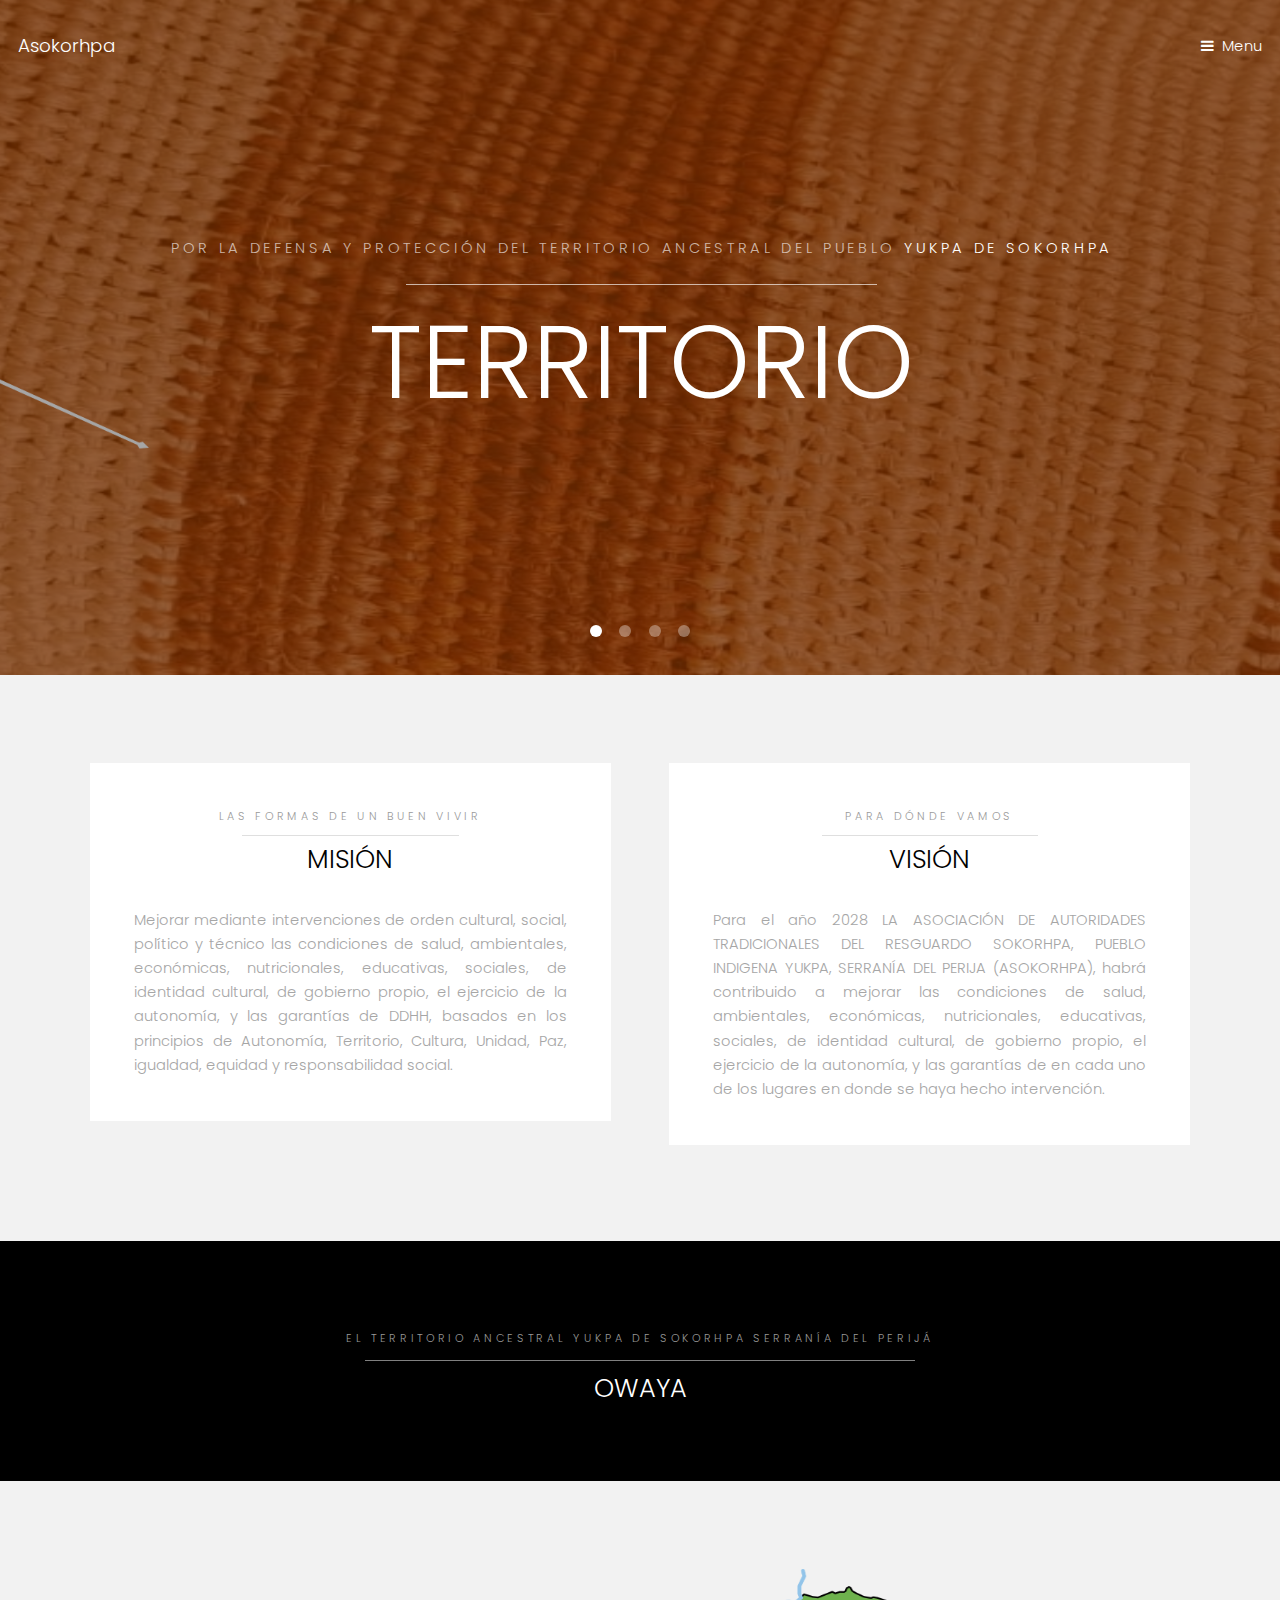
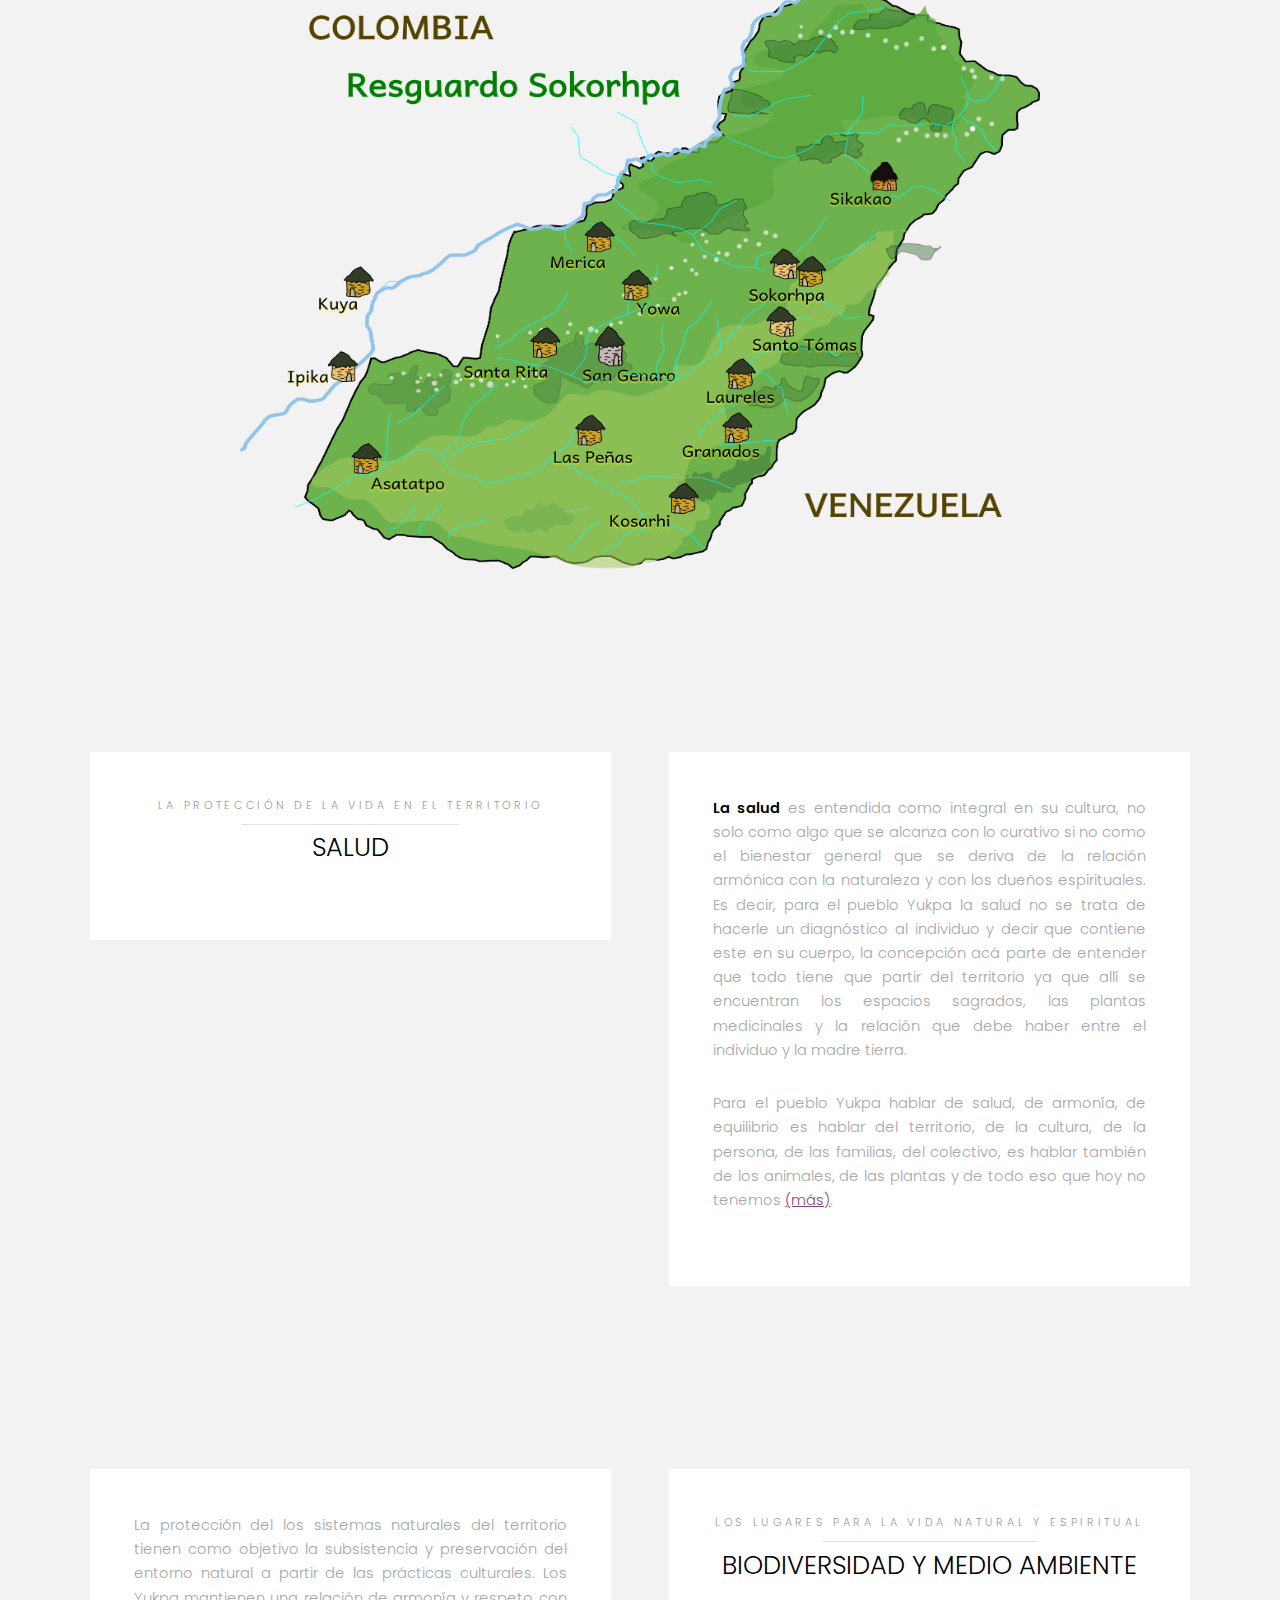
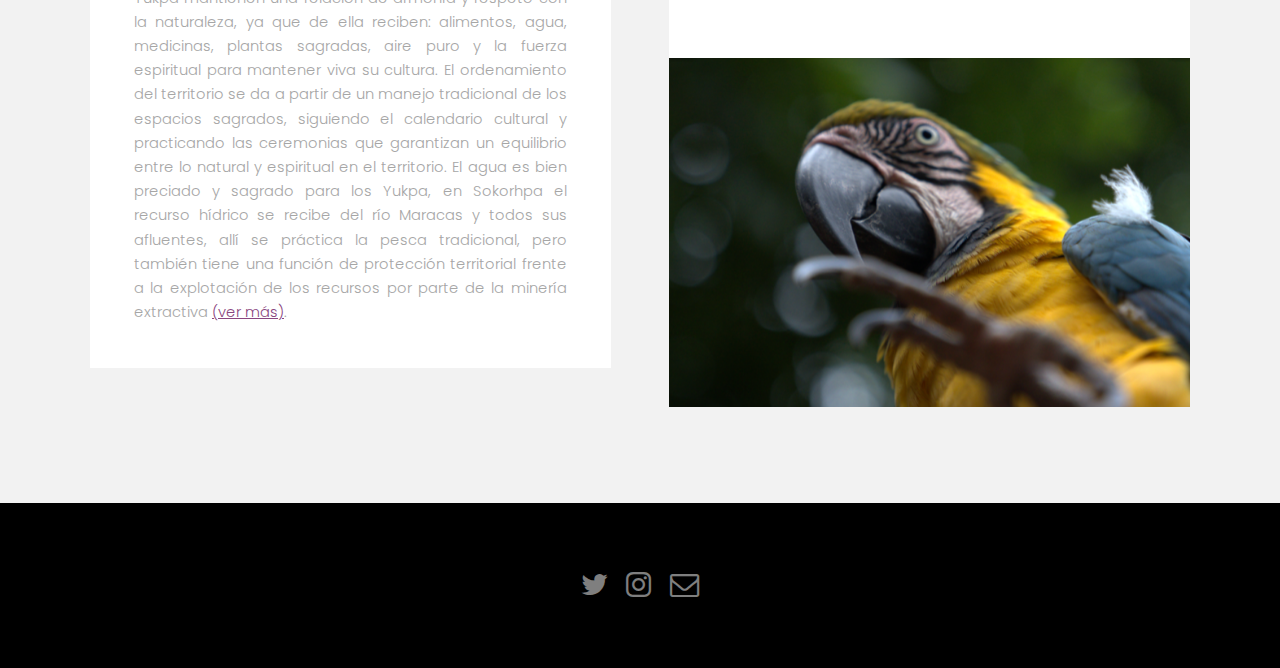
==== index.html @ 36d68284 "update ini" ====
<!DOCTYPE HTML>
<!--
	Hielo by TEMPLATED
	templated.co @templatedco
	Released for free under the Creative Commons Attribution 3.0 license (templated.co/license)
-->
<html>

<head>
	<title>Asokorhpa</title>
	<meta charset="utf-8" />
	<meta name="viewport" content="width=device-width, initial-scale=1" />
	<link rel="stylesheet" href="assets/css/main.css" />
</head>

<body>

	<!-- Header -->
	<header id="header" class="alt">
		<div class="logo"><a href="index.html">Asokorhpa <span></span></a></div>
		<a href="#menu">Menu</a>
	</header>

	<!-- Nav -->
	<nav id="menu">
		<ul class="links">
			<li><a href="index.html">Inicio</a></li>
			<li><a href="generic.html">Quiénes somos</a></li>
			<li><a href="https://onic.org.co/">ONIC</a></li>
			<li><a href="https://www1.mpcindigena.org/">MPCi</a></li>
			<li><a href="https://www.comisionddhhppii.com.co/">Comisión Nacional de DDHH PI</a></li>
		</ul>
	</nav>

	<!-- Banner -->
	<section class="banner full">
		<article>
			<img src="images/homeslideA.png" alt="" />
			<div class="inner">
				<header>
					<p>Por la defensa y protección del territorio ancestral del pueblo <a
							href="https://templated.co">YUKPA de SOKORHPA</a></p>
					<h2>TERRITORIO</h2>
				</header>
			</div>
		</article>
		<article>
			<img src="images/homeslideD.png" alt="" />
			<div class="inner">
				<header>
					<p>Las maneras de vivir e interactuar con el territorio</p>
					<h2>CULTURA</h2>
				</header>
			</div>
		</article>
		<article>
			<img src="images/homeslideB.png" alt="" />
			<div class="inner">
				<header>
					<p>Las maneras de aprender y enseñar la vida en el territorio</p>
					<h2>EDUCACIÓN</h2>
				</header>
			</div>
		</article>
		<article>
			<img src="images/homeslideC.png" alt="" />
			<div class="inner">
				<header>
					<p>Las formas de acordar, armonizar la vida en el territorio</p>
					<h2>GOBIERNO</h2>
				</header>
			</div>
		</article>
	</section>

	<!-- One -->
	<section id="one" class="wrapper style2">
		<div class="inner">
			<div class="grid-style">

				<div>
					<div class="box">
						<div class="image fit">
							<img src="images/AutoridadPipa.png" alt="" />
						</div>
						<div class="content">
							<header class="align-center">
								<p>Las formas de un buen vivir</p>
								<h2>MISIÓN</h2>
							</header>
							<p style="text-align: justify;"> Mejorar mediante intervenciones de orden cultural, social,
								político y técnico las condiciones de salud, ambientales,
								económicas, nutricionales, educativas, sociales,
								de identidad cultural, de gobierno propio, el ejercicio de la
								autonomía, y las garantías de DDHH,
								basados en los principios de Autonomía,
								Territorio, Cultura, Unidad, Paz, igualdad, equidad y
								responsabilidad social.
						</div>
					</div>
				</div>

				<div>
					<div class="box">
						<div class="image fit">
							<img src="images/cariaco rojo.png" alt="" />
						</div>
						<div class="content">
							<header class="align-center">
								<p>Para dónde vamos</p>
								<h2>VISIÓN</h2>
							</header>
							<p style="text-align: justify;"> Para el año 2028
								LA ASOCIACIÓN DE AUTORIDADES TRADICIONALES DEL RESGUARDO SOKORHPA,
								PUEBLO INDIGENA YUKPA, SERRANÍA DEL PERIJA (ASOKORHPA),
								habrá contribuido a mejorar las condiciones de salud,
								ambientales, económicas, nutricionales, educativas,
								sociales, de identidad cultural, de gobierno propio,
								el ejercicio de la autonomía, y las garantías de en cada uno de
								los lugares en donde se haya hecho intervención.
						</div>
					</div>
				</div>

			</div>
		</div>
	</section>

	<!-- Two -->
	<section id="two" class="wrapper style3">
		<div class="inner">

			<header class="align-center">
				<p>El Territorio ancestral Yukpa de Sokorhpa serranía del Perijá</p>
				<h2>OWAYA</h2>
			</header>
		</div>
	</section>

	<!-- Three -->
	<section id="three" class="wrapper style2">
		<p style="text-align: center;">
			<a href="./ubicacion.html"><img src="images/mapasokorhpa.png" alt="" width="800" height="600" /></a>
		</p>
	</section>

	<section id="one" class="wrapper style2">
		<div class="inner">
			<div class="grid-style">

				<div>
					<div class="box">

						<div class="content">
							<header class="align-center">
								<p>La protección de la vida en el territorio</p>
								<h2>SALUD</h2>
							</header>
						</div>
						<div class="image fit">
							<img src="images/plantas.png" alt="" />
						</div>
					</div>
				</div>

				<div>
					<div class="box">
						<div class="content">
							<p style="text-align: justify;"><b>La salud</b> es entendida como integral en su cultura, no
								solo
								como algo que se alcanza con lo curativo si no como el bienestar general que se deriva
								de la relación armónica con la naturaleza y con los dueños espirituales. Es decir, para
								el pueblo Yukpa la salud no se trata de hacerle un diagnóstico al individuo y decir que
								contiene este en su cuerpo, la concepción acá parte de entender que todo tiene que
								partir del territorio ya que allí se encuentran los espacios sagrados, las plantas
								medicinales y la relación que debe haber entre el individuo y la madre tierra.
							</p>
							<p style="text-align: justify;">
								Para el pueblo Yukpa hablar de salud, de armonía, de equilibrio es hablar del
								territorio, de
								la cultura, de la persona, de las familias, del colectivo, es hablar también de los
								animales, de las plantas y de todo eso que hoy no tenemos
								<a href="./Salud.html">(más)</a>.
							</p>
							<p style="text-align: justify;">
							</p>
						</div>

					</div>
				</div>

			</div>
		</div>
	</section>
	<section id="one" class="wrapper style2">
		<div class="inner">
			<div class="grid-style">
				<div>
					<div class="box">
						<div class="content">
							<p style="text-align: justify;">
								La protección del los sistemas naturales del territorio tienen como objetivo la
								subsistencia y preservación del
								entorno natural a partir de las prácticas culturales. Los Yukpa mantienen una relación
								de armonía y respeto con la naturaleza, ya que de ella reciben: alimentos, agua,
								medicinas, plantas sagradas, aire puro y la fuerza espiritual para mantener viva su
								cultura. El ordenamiento del territorio se da a partir de un manejo tradicional de los
								espacios sagrados, siguiendo el calendario cultural y practicando las ceremonias que
								garantizan un equilibrio entre lo natural y espiritual en el territorio. El agua es bien
								preciado y sagrado para los Yukpa, en Sokorhpa el recurso hídrico se recibe del río
								Maracas y todos sus afluentes, allí se práctica la pesca tradicional, pero también tiene
								una función de protección territorial frente a la explotación de los recursos por parte
								de la minería extractiva <a href="./Ticca.html">(ver más)</a>.
							</p>
						</div>

					</div>
				</div>

				<div>
					<div class="box">

						<div class="content">
							<header class="align-center">
								<p>Los lugares para la vida natural y espiritual</p>
								<h2>BIODIVERSIDAD Y MEDIO AMBIENTE</h2>
							</header>
						</div>
						<div class="image fit">
							<img src="images/guacamaya.png" alt="" />
						</div>
					</div>
				</div>
			</div>
		</div>
	</section>
	<!-- Footer -->
	<footer id="footer">
		<div class="container">
			<ul class="icons">
				<li><a href="https://twitter.com/asokorhpa" class="icon fa-twitter"><span
							class="label">Twitter</span></a></li>
				<li><a href="https://www.instagram.com/asokorhpa/" class="icon fa-instagram"><span
							class="label">Instagram</span></a></li>
				<li><a href="mailto:asokorhpayukpa@gmail.com" class="icon fa-envelope-o"><span
							class="label">Email</span></a></li>
			</ul>
		</div>
	</footer>


	<!-- Scripts -->
	<script src="assets/js/jquery.min.js"></script>
	<script src="assets/js/jquery.scrollex.min.js"></script>
	<script src="assets/js/skel.min.js"></script>
	<script src="assets/js/util.js"></script>
	<script src="assets/js/main.js"></script>

</body>

</html>
---- assets/css/main.css ----
@charset "UTF-8";
@import url(font-awesome.min.css);
@import url("https://fonts.googleapis.com/css?family=Poppins:300,400,500,600,700");

/*
	Hielo by TEMPLATED
	templated.co @templatedco
	Released for free under the Creative Commons Attribution 3.0 license (templated.co/license)
*/

/* Reset */

	html, body, div, span, applet, object, iframe, h1, h2, h3, h4, h5, h6, p, blockquote, pre, a, abbr, acronym, address, big, cite, code, del, dfn, em, img, ins, kbd, q, s, samp, small, strike, strong, sub, sup, tt, var, b, u, i, center, dl, dt, dd, ol, ul, li, fieldset, form, label, legend, table, caption, tbody, tfoot, thead, tr, th, td, article, aside, canvas, details, embed, figure, figcaption, footer, header, hgroup, menu, nav, output, ruby, section, summary, time, mark, audio, video {
		margin: 0;
		padding: 0;
		border: 0;
		font-size: 100%;
		font: inherit;
		vertical-align: baseline;
	}

	article, aside, details, figcaption, figure, footer, header, hgroup, menu, nav, section {
		display: block;
	}

	body {
		line-height: 1;
	}

	ol, ul {
		list-style: none;
	}

	blockquote, q {
		quotes: none;
	}

	blockquote:before, blockquote:after, q:before, q:after {
		content: '';
		content: none;
	}

	table {
		border-collapse: collapse;
		border-spacing: 0;
	}

	body {
		-webkit-text-size-adjust: none;
	}

/* Box Model */

	*, *:before, *:after {
		-moz-box-sizing: border-box;
		-webkit-box-sizing: border-box;
		box-sizing: border-box;
	}

/* Containers */

	.container {
		margin-left: auto;
		margin-right: auto;
	}

	.container.\31 25\25 {
		width: 100%;
		max-width: 100rem;
		min-width: 80rem;
	}

	.container.\37 5\25 {
		width: 60rem;
	}

	.container.\35 0\25 {
		width: 40rem;
	}

	.container.\32 5\25 {
		width: 20rem;
	}

	.container {
		width: 80rem;
	}

	@media screen and (max-width: 1680px) {

		.container.\31 25\25 {
			width: 100%;
			max-width: 100rem;
			min-width: 80rem;
		}

		.container.\37 5\25 {
			width: 60rem;
		}

		.container.\35 0\25 {
			width: 40rem;
		}

		.container.\32 5\25 {
			width: 20rem;
		}

		.container {
			width: 80rem;
		}

	}

	@media screen and (max-width: 1280px) {

		.container.\31 25\25 {
			width: 100%;
			max-width: 81.25rem;
			min-width: 65rem;
		}

		.container.\37 5\25 {
			width: 48.75rem;
		}

		.container.\35 0\25 {
			width: 32.5rem;
		}

		.container.\32 5\25 {
			width: 16.25rem;
		}

		.container {
			width: 65rem;
		}

	}

	@media screen and (max-width: 980px) {

		.container.\31 25\25 {
			width: 100%;
			max-width: 112.5%;
			min-width: 90%;
		}

		.container.\37 5\25 {
			width: 67.5%;
		}

		.container.\35 0\25 {
			width: 45%;
		}

		.container.\32 5\25 {
			width: 22.5%;
		}

		.container {
			width: 90%;
		}

	}

	@media screen and (max-width: 736px) {

		.container.\31 25\25 {
			width: 100%;
			max-width: 112.5%;
			min-width: 90%;
		}

		.container.\37 5\25 {
			width: 67.5%;
		}

		.container.\35 0\25 {
			width: 45%;
		}

		.container.\32 5\25 {
			width: 22.5%;
		}

		.container {
			width: 90% !important;
		}

	}

	@media screen and (max-width: 480px) {

		.container.\31 25\25 {
			width: 100%;
			max-width: 112.5%;
			min-width: 90%;
		}

		.container.\37 5\25 {
			width: 67.5%;
		}

		.container.\35 0\25 {
			width: 45%;
		}

		.container.\32 5\25 {
			width: 22.5%;
		}

		.container {
			width: 90% !important;
		}

	}

/* Grid */

	.row {
		border-bottom: solid 1px transparent;
		-moz-box-sizing: border-box;
		-webkit-box-sizing: border-box;
		box-sizing: border-box;
	}

	.row > * {
		float: left;
		-moz-box-sizing: border-box;
		-webkit-box-sizing: border-box;
		box-sizing: border-box;
	}

	.row:after, .row:before {
		content: '';
		display: block;
		clear: both;
		height: 0;
	}

	.row.uniform > * > :first-child {
		margin-top: 0;
	}

	.row.uniform > * > :last-child {
		margin-bottom: 0;
	}

	.row.\30 \25 > * {
		padding: 0 0 0 0rem;
	}

	.row.\30 \25 {
		margin: 0 0 -1px 0rem;
	}

	.row.uniform.\30 \25 > * {
		padding: 0rem 0 0 0rem;
	}

	.row.uniform.\30 \25 {
		margin: 0rem 0 -1px 0rem;
	}

	.row > * {
		padding: 0 0 0 2rem;
	}

	.row {
		margin: 0 0 -1px -2rem;
	}

	.row.uniform > * {
		padding: 2rem 0 0 2rem;
	}

	.row.uniform {
		margin: -2rem 0 -1px -2rem;
	}

	.row.\32 00\25 > * {
		padding: 0 0 0 4rem;
	}

	.row.\32 00\25 {
		margin: 0 0 -1px -4rem;
	}

	.row.uniform.\32 00\25 > * {
		padding: 4rem 0 0 4rem;
	}

	.row.uniform.\32 00\25 {
		margin: -4rem 0 -1px -4rem;
	}

	.row.\31 50\25 > * {
		padding: 0 0 0 3rem;
	}

	.row.\31 50\25 {
		margin: 0 0 -1px -3rem;
	}

	.row.uniform.\31 50\25 > * {
		padding: 3rem 0 0 3rem;
	}

	.row.uniform.\31 50\25 {
		margin: -3rem 0 -1px -3rem;
	}

	.row.\35 0\25 > * {
		padding: 0 0 0 1rem;
	}

	.row.\35 0\25 {
		margin: 0 0 -1px -1rem;
	}

	.row.uniform.\35 0\25 > * {
		padding: 1rem 0 0 1rem;
	}

	.row.uniform.\35 0\25 {
		margin: -1rem 0 -1px -1rem;
	}

	.row.\32 5\25 > * {
		padding: 0 0 0 0.5rem;
	}

	.row.\32 5\25 {
		margin: 0 0 -1px -0.5rem;
	}

	.row.uniform.\32 5\25 > * {
		padding: 0.5rem 0 0 0.5rem;
	}

	.row.uniform.\32 5\25 {
		margin: -0.5rem 0 -1px -0.5rem;
	}

	.\31 2u, .\31 2u\24 {
		width: 100%;
		clear: none;
		margin-left: 0;
	}

	.\31 1u, .\31 1u\24 {
		width: 91.6666666667%;
		clear: none;
		margin-left: 0;
	}

	.\31 0u, .\31 0u\24 {
		width: 83.3333333333%;
		clear: none;
		margin-left: 0;
	}

	.\39 u, .\39 u\24 {
		width: 75%;
		clear: none;
		margin-left: 0;
	}

	.\38 u, .\38 u\24 {
		width: 66.6666666667%;
		clear: none;
		margin-left: 0;
	}

	.\37 u, .\37 u\24 {
		width: 58.3333333333%;
		clear: none;
		margin-left: 0;
	}

	.\36 u, .\36 u\24 {
		width: 50%;
		clear: none;
		margin-left: 0;
	}

	.\35 u, .\35 u\24 {
		width: 41.6666666667%;
		clear: none;
		margin-left: 0;
	}

	.\34 u, .\34 u\24 {
		width: 33.3333333333%;
		clear: none;
		margin-left: 0;
	}

	.\33 u, .\33 u\24 {
		width: 25%;
		clear: none;
		margin-left: 0;
	}

	.\32 u, .\32 u\24 {
		width: 16.6666666667%;
		clear: none;
		margin-left: 0;
	}

	.\31 u, .\31 u\24 {
		width: 8.3333333333%;
		clear: none;
		margin-left: 0;
	}

	.\31 2u\24 + *,
	.\31 1u\24 + *,
	.\31 0u\24 + *,
	.\39 u\24 + *,
	.\38 u\24 + *,
	.\37 u\24 + *,
	.\36 u\24 + *,
	.\35 u\24 + *,
	.\34 u\24 + *,
	.\33 u\24 + *,
	.\32 u\24 + *,
	.\31 u\24 + * {
		clear: left;
	}

	.\-11u {
		margin-left: 91.66667%;
	}

	.\-10u {
		margin-left: 83.33333%;
	}

	.\-9u {
		margin-left: 75%;
	}

	.\-8u {
		margin-left: 66.66667%;
	}

	.\-7u {
		margin-left: 58.33333%;
	}

	.\-6u {
		margin-left: 50%;
	}

	.\-5u {
		margin-left: 41.66667%;
	}

	.\-4u {
		margin-left: 33.33333%;
	}

	.\-3u {
		margin-left: 25%;
	}

	.\-2u {
		margin-left: 16.66667%;
	}

	.\-1u {
		margin-left: 8.33333%;
	}

	@media screen and (max-width: 1680px) {

		.row > * {
			padding: 0 0 0 2rem;
		}

		.row {
			margin: 0 0 -1px -2rem;
		}

		.row.uniform > * {
			padding: 2rem 0 0 2rem;
		}

		.row.uniform {
			margin: -2rem 0 -1px -2rem;
		}

		.row.\32 00\25 > * {
			padding: 0 0 0 4rem;
		}

		.row.\32 00\25 {
			margin: 0 0 -1px -4rem;
		}

		.row.uniform.\32 00\25 > * {
			padding: 4rem 0 0 4rem;
		}

		.row.uniform.\32 00\25 {
			margin: -4rem 0 -1px -4rem;
		}

		.row.\31 50\25 > * {
			padding: 0 0 0 3rem;
		}

		.row.\31 50\25 {
			margin: 0 0 -1px -3rem;
		}

		.row.uniform.\31 50\25 > * {
			padding: 3rem 0 0 3rem;
		}

		.row.uniform.\31 50\25 {
			margin: -3rem 0 -1px -3rem;
		}

		.row.\35 0\25 > * {
			padding: 0 0 0 1rem;
		}

		.row.\35 0\25 {
			margin: 0 0 -1px -1rem;
		}

		.row.uniform.\35 0\25 > * {
			padding: 1rem 0 0 1rem;
		}

		.row.uniform.\35 0\25 {
			margin: -1rem 0 -1px -1rem;
		}

		.row.\32 5\25 > * {
			padding: 0 0 0 0.5rem;
		}

		.row.\32 5\25 {
			margin: 0 0 -1px -0.5rem;
		}

		.row.uniform.\32 5\25 > * {
			padding: 0.5rem 0 0 0.5rem;
		}

		.row.uniform.\32 5\25 {
			margin: -0.5rem 0 -1px -0.5rem;
		}

		.\31 2u\28xlarge\29, .\31 2u\24\28xlarge\29 {
			width: 100%;
			clear: none;
			margin-left: 0;
		}

		.\31 1u\28xlarge\29, .\31 1u\24\28xlarge\29 {
			width: 91.6666666667%;
			clear: none;
			margin-left: 0;
		}

		.\31 0u\28xlarge\29, .\31 0u\24\28xlarge\29 {
			width: 83.3333333333%;
			clear: none;
			margin-left: 0;
		}

		.\39 u\28xlarge\29, .\39 u\24\28xlarge\29 {
			width: 75%;
			clear: none;
			margin-left: 0;
		}

		.\38 u\28xlarge\29, .\38 u\24\28xlarge\29 {
			width: 66.6666666667%;
			clear: none;
			margin-left: 0;
		}

		.\37 u\28xlarge\29, .\37 u\24\28xlarge\29 {
			width: 58.3333333333%;
			clear: none;
			margin-left: 0;
		}

		.\36 u\28xlarge\29, .\36 u\24\28xlarge\29 {
			width: 50%;
			clear: none;
			margin-left: 0;
		}

		.\35 u\28xlarge\29, .\35 u\24\28xlarge\29 {
			width: 41.6666666667%;
			clear: none;
			margin-left: 0;
		}

		.\34 u\28xlarge\29, .\34 u\24\28xlarge\29 {
			width: 33.3333333333%;
			clear: none;
			margin-left: 0;
		}

		.\33 u\28xlarge\29, .\33 u\24\28xlarge\29 {
			width: 25%;
			clear: none;
			margin-left: 0;
		}

		.\32 u\28xlarge\29, .\32 u\24\28xlarge\29 {
			width: 16.6666666667%;
			clear: none;
			margin-left: 0;
		}

		.\31 u\28xlarge\29, .\31 u\24\28xlarge\29 {
			width: 8.3333333333%;
			clear: none;
			margin-left: 0;
		}

		.\31 2u\24\28xlarge\29 + *,
		.\31 1u\24\28xlarge\29 + *,
		.\31 0u\24\28xlarge\29 + *,
		.\39 u\24\28xlarge\29 + *,
		.\38 u\24\28xlarge\29 + *,
		.\37 u\24\28xlarge\29 + *,
		.\36 u\24\28xlarge\29 + *,
		.\35 u\24\28xlarge\29 + *,
		.\34 u\24\28xlarge\29 + *,
		.\33 u\24\28xlarge\29 + *,
		.\32 u\24\28xlarge\29 + *,
		.\31 u\24\28xlarge\29 + * {
			clear: left;
		}

		.\-11u\28xlarge\29 {
			margin-left: 91.66667%;
		}

		.\-10u\28xlarge\29 {
			margin-left: 83.33333%;
		}

		.\-9u\28xlarge\29 {
			margin-left: 75%;
		}

		.\-8u\28xlarge\29 {
			margin-left: 66.66667%;
		}

		.\-7u\28xlarge\29 {
			margin-left: 58.33333%;
		}

		.\-6u\28xlarge\29 {
			margin-left: 50%;
		}

		.\-5u\28xlarge\29 {
			margin-left: 41.66667%;
		}

		.\-4u\28xlarge\29 {
			margin-left: 33.33333%;
		}

		.\-3u\28xlarge\29 {
			margin-left: 25%;
		}

		.\-2u\28xlarge\29 {
			margin-left: 16.66667%;
		}

		.\-1u\28xlarge\29 {
			margin-left: 8.33333%;
		}

	}

	@media screen and (max-width: 1280px) {

		.row > * {
			padding: 0 0 0 1.5rem;
		}

		.row {
			margin: 0 0 -1px -1.5rem;
		}

		.row.uniform > * {
			padding: 1.5rem 0 0 1.5rem;
		}

		.row.uniform {
			margin: -1.5rem 0 -1px -1.5rem;
		}

		.row.\32 00\25 > * {
			padding: 0 0 0 3rem;
		}

		.row.\32 00\25 {
			margin: 0 0 -1px -3rem;
		}

		.row.uniform.\32 00\25 > * {
			padding: 3rem 0 0 3rem;
		}

		.row.uniform.\32 00\25 {
			margin: -3rem 0 -1px -3rem;
		}

		.row.\31 50\25 > * {
			padding: 0 0 0 2.25rem;
		}

		.row.\31 50\25 {
			margin: 0 0 -1px -2.25rem;
		}

		.row.uniform.\31 50\25 > * {
			padding: 2.25rem 0 0 2.25rem;
		}

		.row.uniform.\31 50\25 {
			margin: -2.25rem 0 -1px -2.25rem;
		}

		.row.\35 0\25 > * {
			padding: 0 0 0 0.75rem;
		}

		.row.\35 0\25 {
			margin: 0 0 -1px -0.75rem;
		}

		.row.uniform.\35 0\25 > * {
			padding: 0.75rem 0 0 0.75rem;
		}

		.row.uniform.\35 0\25 {
			margin: -0.75rem 0 -1px -0.75rem;
		}

		.row.\32 5\25 > * {
			padding: 0 0 0 0.375rem;
		}

		.row.\32 5\25 {
			margin: 0 0 -1px -0.375rem;
		}

		.row.uniform.\32 5\25 > * {
			padding: 0.375rem 0 0 0.375rem;
		}

		.row.uniform.\32 5\25 {
			margin: -0.375rem 0 -1px -0.375rem;
		}

		.\31 2u\28large\29, .\31 2u\24\28large\29 {
			width: 100%;
			clear: none;
			margin-left: 0;
		}

		.\31 1u\28large\29, .\31 1u\24\28large\29 {
			width: 91.6666666667%;
			clear: none;
			margin-left: 0;
		}

		.\31 0u\28large\29, .\31 0u\24\28large\29 {
			width: 83.3333333333%;
			clear: none;
			margin-left: 0;
		}

		.\39 u\28large\29, .\39 u\24\28large\29 {
			width: 75%;
			clear: none;
			margin-left: 0;
		}

		.\38 u\28large\29, .\38 u\24\28large\29 {
			width: 66.6666666667%;
			clear: none;
			margin-left: 0;
		}

		.\37 u\28large\29, .\37 u\24\28large\29 {
			width: 58.3333333333%;
			clear: none;
			margin-left: 0;
		}

		.\36 u\28large\29, .\36 u\24\28large\29 {
			width: 50%;
			clear: none;
			margin-left: 0;
		}

		.\35 u\28large\29, .\35 u\24\28large\29 {
			width: 41.6666666667%;
			clear: none;
			margin-left: 0;
		}

		.\34 u\28large\29, .\34 u\24\28large\29 {
			width: 33.3333333333%;
			clear: none;
			margin-left: 0;
		}

		.\33 u\28large\29, .\33 u\24\28large\29 {
			width: 25%;
			clear: none;
			margin-left: 0;
		}

		.\32 u\28large\29, .\32 u\24\28large\29 {
			width: 16.6666666667%;
			clear: none;
			margin-left: 0;
		}

		.\31 u\28large\29, .\31 u\24\28large\29 {
			width: 8.3333333333%;
			clear: none;
			margin-left: 0;
		}

		.\31 2u\24\28large\29 + *,
		.\31 1u\24\28large\29 + *,
		.\31 0u\24\28large\29 + *,
		.\39 u\24\28large\29 + *,
		.\38 u\24\28large\29 + *,
		.\37 u\24\28large\29 + *,
		.\36 u\24\28large\29 + *,
		.\35 u\24\28large\29 + *,
		.\34 u\24\28large\29 + *,
		.\33 u\24\28large\29 + *,
		.\32 u\24\28large\29 + *,
		.\31 u\24\28large\29 + * {
			clear: left;
		}

		.\-11u\28large\29 {
			margin-left: 91.66667%;
		}

		.\-10u\28large\29 {
			margin-left: 83.33333%;
		}

		.\-9u\28large\29 {
			margin-left: 75%;
		}

		.\-8u\28large\29 {
			margin-left: 66.66667%;
		}

		.\-7u\28large\29 {
			margin-left: 58.33333%;
		}

		.\-6u\28large\29 {
			margin-left: 50%;
		}

		.\-5u\28large\29 {
			margin-left: 41.66667%;
		}

		.\-4u\28large\29 {
			margin-left: 33.33333%;
		}

		.\-3u\28large\29 {
			margin-left: 25%;
		}

		.\-2u\28large\29 {
			margin-left: 16.66667%;
		}

		.\-1u\28large\29 {
			margin-left: 8.33333%;
		}

	}

	@media screen and (max-width: 980px) {

		.row > * {
			padding: 0 0 0 1.5rem;
		}

		.row {
			margin: 0 0 -1px -1.5rem;
		}

		.row.uniform > * {
			padding: 1.5rem 0 0 1.5rem;
		}

		.row.uniform {
			margin: -1.5rem 0 -1px -1.5rem;
		}

		.row.\32 00\25 > * {
			padding: 0 0 0 3rem;
		}

		.row.\32 00\25 {
			margin: 0 0 -1px -3rem;
		}

		.row.uniform.\32 00\25 > * {
			padding: 3rem 0 0 3rem;
		}

		.row.uniform.\32 00\25 {
			margin: -3rem 0 -1px -3rem;
		}

		.row.\31 50\25 > * {
			padding: 0 0 0 2.25rem;
		}

		.row.\31 50\25 {
			margin: 0 0 -1px -2.25rem;
		}

		.row.uniform.\31 50\25 > * {
			padding: 2.25rem 0 0 2.25rem;
		}

		.row.uniform.\31 50\25 {
			margin: -2.25rem 0 -1px -2.25rem;
		}

		.row.\35 0\25 > * {
			padding: 0 0 0 0.75rem;
		}

		.row.\35 0\25 {
			margin: 0 0 -1px -0.75rem;
		}

		.row.uniform.\35 0\25 > * {
			padding: 0.75rem 0 0 0.75rem;
		}

		.row.uniform.\35 0\25 {
			margin: -0.75rem 0 -1px -0.75rem;
		}

		.row.\32 5\25 > * {
			padding: 0 0 0 0.375rem;
		}

		.row.\32 5\25 {
			margin: 0 0 -1px -0.375rem;
		}

		.row.uniform.\32 5\25 > * {
			padding: 0.375rem 0 0 0.375rem;
		}

		.row.uniform.\32 5\25 {
			margin: -0.375rem 0 -1px -0.375rem;
		}

		.\31 2u\28medium\29, .\31 2u\24\28medium\29 {
			width: 100%;
			clear: none;
			margin-left: 0;
		}

		.\31 1u\28medium\29, .\31 1u\24\28medium\29 {
			width: 91.6666666667%;
			clear: none;
			margin-left: 0;
		}

		.\31 0u\28medium\29, .\31 0u\24\28medium\29 {
			width: 83.3333333333%;
			clear: none;
			margin-left: 0;
		}

		.\39 u\28medium\29, .\39 u\24\28medium\29 {
			width: 75%;
			clear: none;
			margin-left: 0;
		}

		.\38 u\28medium\29, .\38 u\24\28medium\29 {
			width: 66.6666666667%;
			clear: none;
			margin-left: 0;
		}

		.\37 u\28medium\29, .\37 u\24\28medium\29 {
			width: 58.3333333333%;
			clear: none;
			margin-left: 0;
		}

		.\36 u\28medium\29, .\36 u\24\28medium\29 {
			width: 50%;
			clear: none;
			margin-left: 0;
		}

		.\35 u\28medium\29, .\35 u\24\28medium\29 {
			width: 41.6666666667%;
			clear: none;
			margin-left: 0;
		}

		.\34 u\28medium\29, .\34 u\24\28medium\29 {
			width: 33.3333333333%;
			clear: none;
			margin-left: 0;
		}

		.\33 u\28medium\29, .\33 u\24\28medium\29 {
			width: 25%;
			clear: none;
			margin-left: 0;
		}

		.\32 u\28medium\29, .\32 u\24\28medium\29 {
			width: 16.6666666667%;
			clear: none;
			margin-left: 0;
		}

		.\31 u\28medium\29, .\31 u\24\28medium\29 {
			width: 8.3333333333%;
			clear: none;
			margin-left: 0;
		}

		.\31 2u\24\28medium\29 + *,
		.\31 1u\24\28medium\29 + *,
		.\31 0u\24\28medium\29 + *,
		.\39 u\24\28medium\29 + *,
		.\38 u\24\28medium\29 + *,
		.\37 u\24\28medium\29 + *,
		.\36 u\24\28medium\29 + *,
		.\35 u\24\28medium\29 + *,
		.\34 u\24\28medium\29 + *,
		.\33 u\24\28medium\29 + *,
		.\32 u\24\28medium\29 + *,
		.\31 u\24\28medium\29 + * {
			clear: left;
		}

		.\-11u\28medium\29 {
			margin-left: 91.66667%;
		}

		.\-10u\28medium\29 {
			margin-left: 83.33333%;
		}

		.\-9u\28medium\29 {
			margin-left: 75%;
		}

		.\-8u\28medium\29 {
			margin-left: 66.66667%;
		}

		.\-7u\28medium\29 {
			margin-left: 58.33333%;
		}

		.\-6u\28medium\29 {
			margin-left: 50%;
		}

		.\-5u\28medium\29 {
			margin-left: 41.66667%;
		}

		.\-4u\28medium\29 {
			margin-left: 33.33333%;
		}

		.\-3u\28medium\29 {
			margin-left: 25%;
		}

		.\-2u\28medium\29 {
			margin-left: 16.66667%;
		}

		.\-1u\28medium\29 {
			margin-left: 8.33333%;
		}

	}

	@media screen and (max-width: 736px) {

		.row > * {
			padding: 0 0 0 1.25rem;
		}

		.row {
			margin: 0 0 -1px -1.25rem;
		}

		.row.uniform > * {
			padding: 1.25rem 0 0 1.25rem;
		}

		.row.uniform {
			margin: -1.25rem 0 -1px -1.25rem;
		}

		.row.\32 00\25 > * {
			padding: 0 0 0 2.5rem;
		}

		.row.\32 00\25 {
			margin: 0 0 -1px -2.5rem;
		}

		.row.uniform.\32 00\25 > * {
			padding: 2.5rem 0 0 2.5rem;
		}

		.row.uniform.\32 00\25 {
			margin: -2.5rem 0 -1px -2.5rem;
		}

		.row.\31 50\25 > * {
			padding: 0 0 0 1.875rem;
		}

		.row.\31 50\25 {
			margin: 0 0 -1px -1.875rem;
		}

		.row.uniform.\31 50\25 > * {
			padding: 1.875rem 0 0 1.875rem;
		}

		.row.uniform.\31 50\25 {
			margin: -1.875rem 0 -1px -1.875rem;
		}

		.row.\35 0\25 > * {
			padding: 0 0 0 0.625rem;
		}

		.row.\35 0\25 {
			margin: 0 0 -1px -0.625rem;
		}

		.row.uniform.\35 0\25 > * {
			padding: 0.625rem 0 0 0.625rem;
		}

		.row.uniform.\35 0\25 {
			margin: -0.625rem 0 -1px -0.625rem;
		}

		.row.\32 5\25 > * {
			padding: 0 0 0 0.3125rem;
		}

		.row.\32 5\25 {
			margin: 0 0 -1px -0.3125rem;
		}

		.row.uniform.\32 5\25 > * {
			padding: 0.3125rem 0 0 0.3125rem;
		}

		.row.uniform.\32 5\25 {
			margin: -0.3125rem 0 -1px -0.3125rem;
		}

		.\31 2u\28small\29, .\31 2u\24\28small\29 {
			width: 100%;
			clear: none;
			margin-left: 0;
		}

		.\31 1u\28small\29, .\31 1u\24\28small\29 {
			width: 91.6666666667%;
			clear: none;
			margin-left: 0;
		}

		.\31 0u\28small\29, .\31 0u\24\28small\29 {
			width: 83.3333333333%;
			clear: none;
			margin-left: 0;
		}

		.\39 u\28small\29, .\39 u\24\28small\29 {
			width: 75%;
			clear: none;
			margin-left: 0;
		}

		.\38 u\28small\29, .\38 u\24\28small\29 {
			width: 66.6666666667%;
			clear: none;
			margin-left: 0;
		}

		.\37 u\28small\29, .\37 u\24\28small\29 {
			width: 58.3333333333%;
			clear: none;
			margin-left: 0;
		}

		.\36 u\28small\29, .\36 u\24\28small\29 {
			width: 50%;
			clear: none;
			margin-left: 0;
		}

		.\35 u\28small\29, .\35 u\24\28small\29 {
			width: 41.6666666667%;
			clear: none;
			margin-left: 0;
		}

		.\34 u\28small\29, .\34 u\24\28small\29 {
			width: 33.3333333333%;
			clear: none;
			margin-left: 0;
		}

		.\33 u\28small\29, .\33 u\24\28small\29 {
			width: 25%;
			clear: none;
			margin-left: 0;
		}

		.\32 u\28small\29, .\32 u\24\28small\29 {
			width: 16.6666666667%;
			clear: none;
			margin-left: 0;
		}

		.\31 u\28small\29, .\31 u\24\28small\29 {
			width: 8.3333333333%;
			clear: none;
			margin-left: 0;
		}

		.\31 2u\24\28small\29 + *,
		.\31 1u\24\28small\29 + *,
		.\31 0u\24\28small\29 + *,
		.\39 u\24\28small\29 + *,
		.\38 u\24\28small\29 + *,
		.\37 u\24\28small\29 + *,
		.\36 u\24\28small\29 + *,
		.\35 u\24\28small\29 + *,
		.\34 u\24\28small\29 + *,
		.\33 u\24\28small\29 + *,
		.\32 u\24\28small\29 + *,
		.\31 u\24\28small\29 + * {
			clear: left;
		}

		.\-11u\28small\29 {
			margin-left: 91.66667%;
		}

		.\-10u\28small\29 {
			margin-left: 83.33333%;
		}

		.\-9u\28small\29 {
			margin-left: 75%;
		}

		.\-8u\28small\29 {
			margin-left: 66.66667%;
		}

		.\-7u\28small\29 {
			margin-left: 58.33333%;
		}

		.\-6u\28small\29 {
			margin-left: 50%;
		}

		.\-5u\28small\29 {
			margin-left: 41.66667%;
		}

		.\-4u\28small\29 {
			margin-left: 33.33333%;
		}

		.\-3u\28small\29 {
			margin-left: 25%;
		}

		.\-2u\28small\29 {
			margin-left: 16.66667%;
		}

		.\-1u\28small\29 {
			margin-left: 8.33333%;
		}

	}

	@media screen and (max-width: 480px) {

		.row > * {
			padding: 0 0 0 1.25rem;
		}

		.row {
			margin: 0 0 -1px -1.25rem;
		}

		.row.uniform > * {
			padding: 1.25rem 0 0 1.25rem;
		}

		.row.uniform {
			margin: -1.25rem 0 -1px -1.25rem;
		}

		.row.\32 00\25 > * {
			padding: 0 0 0 2.5rem;
		}

		.row.\32 00\25 {
			margin: 0 0 -1px -2.5rem;
		}

		.row.uniform.\32 00\25 > * {
			padding: 2.5rem 0 0 2.5rem;
		}

		.row.uniform.\32 00\25 {
			margin: -2.5rem 0 -1px -2.5rem;
		}

		.row.\31 50\25 > * {
			padding: 0 0 0 1.875rem;
		}

		.row.\31 50\25 {
			margin: 0 0 -1px -1.875rem;
		}

		.row.uniform.\31 50\25 > * {
			padding: 1.875rem 0 0 1.875rem;
		}

		.row.uniform.\31 50\25 {
			margin: -1.875rem 0 -1px -1.875rem;
		}

		.row.\35 0\25 > * {
			padding: 0 0 0 0.625rem;
		}

		.row.\35 0\25 {
			margin: 0 0 -1px -0.625rem;
		}

		.row.uniform.\35 0\25 > * {
			padding: 0.625rem 0 0 0.625rem;
		}

		.row.uniform.\35 0\25 {
			margin: -0.625rem 0 -1px -0.625rem;
		}

		.row.\32 5\25 > * {
			padding: 0 0 0 0.3125rem;
		}

		.row.\32 5\25 {
			margin: 0 0 -1px -0.3125rem;
		}

		.row.uniform.\32 5\25 > * {
			padding: 0.3125rem 0 0 0.3125rem;
		}

		.row.uniform.\32 5\25 {
			margin: -0.3125rem 0 -1px -0.3125rem;
		}

		.\31 2u\28xsmall\29, .\31 2u\24\28xsmall\29 {
			width: 100%;
			clear: none;
			margin-left: 0;
		}

		.\31 1u\28xsmall\29, .\31 1u\24\28xsmall\29 {
			width: 91.6666666667%;
			clear: none;
			margin-left: 0;
		}

		.\31 0u\28xsmall\29, .\31 0u\24\28xsmall\29 {
			width: 83.3333333333%;
			clear: none;
			margin-left: 0;
		}

		.\39 u\28xsmall\29, .\39 u\24\28xsmall\29 {
			width: 75%;
			clear: none;
			margin-left: 0;
		}

		.\38 u\28xsmall\29, .\38 u\24\28xsmall\29 {
			width: 66.6666666667%;
			clear: none;
			margin-left: 0;
		}

		.\37 u\28xsmall\29, .\37 u\24\28xsmall\29 {
			width: 58.3333333333%;
			clear: none;
			margin-left: 0;
		}

		.\36 u\28xsmall\29, .\36 u\24\28xsmall\29 {
			width: 50%;
			clear: none;
			margin-left: 0;
		}

		.\35 u\28xsmall\29, .\35 u\24\28xsmall\29 {
			width: 41.6666666667%;
			clear: none;
			margin-left: 0;
		}

		.\34 u\28xsmall\29, .\34 u\24\28xsmall\29 {
			width: 33.3333333333%;
			clear: none;
			margin-left: 0;
		}

		.\33 u\28xsmall\29, .\33 u\24\28xsmall\29 {
			width: 25%;
			clear: none;
			margin-left: 0;
		}

		.\32 u\28xsmall\29, .\32 u\24\28xsmall\29 {
			width: 16.6666666667%;
			clear: none;
			margin-left: 0;
		}

		.\31 u\28xsmall\29, .\31 u\24\28xsmall\29 {
			width: 8.3333333333%;
			clear: none;
			margin-left: 0;
		}

		.\31 2u\24\28xsmall\29 + *,
		.\31 1u\24\28xsmall\29 + *,
		.\31 0u\24\28xsmall\29 + *,
		.\39 u\24\28xsmall\29 + *,
		.\38 u\24\28xsmall\29 + *,
		.\37 u\24\28xsmall\29 + *,
		.\36 u\24\28xsmall\29 + *,
		.\35 u\24\28xsmall\29 + *,
		.\34 u\24\28xsmall\29 + *,
		.\33 u\24\28xsmall\29 + *,
		.\32 u\24\28xsmall\29 + *,
		.\31 u\24\28xsmall\29 + * {
			clear: left;
		}

		.\-11u\28xsmall\29 {
			margin-left: 91.66667%;
		}

		.\-10u\28xsmall\29 {
			margin-left: 83.33333%;
		}

		.\-9u\28xsmall\29 {
			margin-left: 75%;
		}

		.\-8u\28xsmall\29 {
			margin-left: 66.66667%;
		}

		.\-7u\28xsmall\29 {
			margin-left: 58.33333%;
		}

		.\-6u\28xsmall\29 {
			margin-left: 50%;
		}

		.\-5u\28xsmall\29 {
			margin-left: 41.66667%;
		}

		.\-4u\28xsmall\29 {
			margin-left: 33.33333%;
		}

		.\-3u\28xsmall\29 {
			margin-left: 25%;
		}

		.\-2u\28xsmall\29 {
			margin-left: 16.66667%;
		}

		.\-1u\28xsmall\29 {
			margin-left: 8.33333%;
		}

	}

/* Basic */

	@-ms-viewport {
		width: device-width;
	}

	body {
		-ms-overflow-style: scrollbar;
	}

	@media screen and (max-width: 480px) {

		html, body {
			min-width: 320px;
		}

	}

	body {
		background: #fff;
	}

		body.is-loading *, body.is-loading *:before, body.is-loading *:after {
			-moz-animation: none !important;
			-webkit-animation: none !important;
			-ms-animation: none !important;
			animation: none !important;
			-moz-transition: none !important;
			-webkit-transition: none !important;
			-ms-transition: none !important;
			transition: none !important;
		}

/* Type */

	html {
		font-size: 13pt;
	}

		@media screen and (max-width: 1680px) {

			html {
				font-size: 11pt;
			}

		}

		@media screen and (max-width: 1280px) {

			html {
				font-size: 11pt;
			}

		}

		@media screen and (max-width: 980px) {

			html {
				font-size: 12pt;
			}

		}

		@media screen and (max-width: 736px) {

			html {
				font-size: 12pt;
			}

		}

		@media screen and (max-width: 480px) {

			html {
				font-size: 12pt;
			}

		}

	body {
		background-color: #fff;
		color: #444;
	}

	body, input, select, textarea {
		font-family: "Poppins", sans-serif;
		font-weight: 300;
		font-size: 1rem;
		line-height: 1.65;
	}

	a {
		text-decoration: underline;
	}

		a:hover {
			text-decoration: none;
		}

	strong, b {
		font-weight: 600;
	}

	em, i {
		font-style: italic;
	}

	p {
		margin: 0 0 2rem 0;
	}

		p.special {
			text-transform: uppercase;
			font-size: .75rem;
			font-weight: 300;
			margin: 0 0 .5rem 0;
			padding: 0 0 1rem 0;
			letter-spacing: .25rem;
		}

			p.special:after {
				content: '';
				position: absolute;
				margin: auto;
				right: 0;
				bottom: 0;
				left: 0;
				width: 50%;
				height: 1px;
				background-color: rgba(0, 0, 0, 0.125);
			}

	h1, h2, h3, h4, h5, h6 {
		font-weight: 300;
		line-height: 1.5;
		margin: 0 0 1rem 0;
	}

		h1 a, h2 a, h3 a, h4 a, h5 a, h6 a {
			color: inherit;
			text-decoration: none;
		}

	h2 {
		font-size: 1.75rem;
	}

	h3 {
		font-size: 1.35rem;
	}

	h4 {
		font-size: 1.1rem;
	}

	h5 {
		font-size: 0.9rem;
	}

	h6 {
		font-size: 0.7rem;
	}

	sub {
		font-size: 0.8rem;
		position: relative;
		top: 0.5rem;
	}

	sup {
		font-size: 0.8rem;
		position: relative;
		top: -0.5rem;
	}

	blockquote {
		border-left: solid 4px;
		font-style: italic;
		margin: 0 0 2rem 0;
		padding: 0.5rem 0 0.5rem 2rem;
	}

	code {
		border-radius: 2px;
		border: solid 1px;
		font-family: "Courier New", monospace;
		font-size: 0.9rem;
		margin: 0 0.25rem;
		padding: 0.25rem 0.65rem;
	}

	pre {
		-webkit-overflow-scrolling: touch;
		font-family: "Courier New", monospace;
		font-size: 0.9rem;
		margin: 0 0 2rem 0;
	}

		pre code {
			display: block;
			line-height: 1.75;
			padding: 1rem 1.5rem;
			overflow-x: auto;
		}

	hr {
		border: 0;
		border-bottom: solid 1px;
		margin: 2rem 0;
	}

		hr.major {
			margin: 3rem 0;
		}

	.align-left {
		text-align: left;
	}

	.align-center {
		text-align: center;
	}

	.align-right {
		text-align: right;
	}

	input, select, textarea {
		color: #555;
	}

	a {
		color: #8a4680;
	}

	strong, b {
		color: #555;
	}

	h1, h2, h3, h4, h5, h6 {
		color: #555;
	}

	blockquote {
		border-left-color: rgba(144, 144, 144, 0.25);
	}

	code {
		background: rgba(144, 144, 144, 0.075);
		border-color: rgba(144, 144, 144, 0.25);
	}

	hr {
		border-bottom-color: rgba(144, 144, 144, 0.25);
	}

/* Box */

	.box {
		margin-bottom: 2rem;
		background: #FFF;
	}

		.box .image.fit {
			margin: 0;
			border-radius: 0;
		}

			.box .image.fit img {
				border-radius: 0;
			}

		.box header h2 {
			margin-bottom: 2rem;
		}

		.box header p {
			text-transform: uppercase;
			font-size: .75rem;
			font-weight: 300;
			margin: 0 0 .25rem 0;
			padding: 0 0 .75rem 0;
			letter-spacing: .25rem;
		}

			.box header p:after {
				content: '';
				position: absolute;
				margin: auto;
				right: 0;
				bottom: 0;
				left: 0;
				width: 50%;
				height: 1px;
				background-color: rgba(0, 0, 0, 0.125);
			}

		.box .content {
			padding: 3rem;
		}

		.box > :last-child,
		.box > :last-child > :last-child,
		.box > :last-child > :last-child > :last-child {
			margin-bottom: 0;
		}

		.box.alt {
			border: 0;
			border-radius: 0;
			padding: 0;
		}

		@media screen and (max-width: 736px) {

			.box .content {
				padding: 2rem;
			}

		}

	.box {
		border-color: rgba(144, 144, 144, 0.25);
	}

/* Button */

	input[type="submit"],
	input[type="reset"],
	input[type="button"],
	button,
	.button {
		-moz-appearance: none;
		-webkit-appearance: none;
		-ms-appearance: none;
		appearance: none;
		-moz-transition: background-color 0.2s ease-in-out, color 0.2s ease-in-out;
		-webkit-transition: background-color 0.2s ease-in-out, color 0.2s ease-in-out;
		-ms-transition: background-color 0.2s ease-in-out, color 0.2s ease-in-out;
		transition: background-color 0.2s ease-in-out, color 0.2s ease-in-out;
		border-radius: 2px;
		border: 0;
		cursor: pointer;
		display: inline-block;
		font-weight: 300;
		height: 2.85rem;
		line-height: 2.95rem;
		padding: 0 1.5rem;
		text-align: center;
		text-decoration: none;
		text-transform: uppercase;
		white-space: nowrap;
	}

		input[type="submit"].icon,
		input[type="reset"].icon,
		input[type="button"].icon,
		button.icon,
		.button.icon {
			padding-left: 1.35rem;
		}

			input[type="submit"].icon:before,
			input[type="reset"].icon:before,
			input[type="button"].icon:before,
			button.icon:before,
			.button.icon:before {
				margin-right: 0.5rem;
			}

		input[type="submit"].fit,
		input[type="reset"].fit,
		input[type="button"].fit,
		button.fit,
		.button.fit {
			display: block;
			margin: 0 0 1rem 0;
			width: 100%;
		}

		input[type="submit"].small,
		input[type="reset"].small,
		input[type="button"].small,
		button.small,
		.button.small {
			font-size: 0.8rem;
		}

		input[type="submit"].big,
		input[type="reset"].big,
		input[type="button"].big,
		button.big,
		.button.big {
			font-size: 1.35rem;
		}

		input[type="submit"].disabled, input[type="submit"]:disabled,
		input[type="reset"].disabled,
		input[type="reset"]:disabled,
		input[type="button"].disabled,
		input[type="button"]:disabled,
		button.disabled,
		button:disabled,
		.button.disabled,
		.button:disabled {
			-moz-pointer-events: none;
			-webkit-pointer-events: none;
			-ms-pointer-events: none;
			pointer-events: none;
			opacity: 0.25;
		}

		@media screen and (max-width: 480px) {

			input[type="submit"],
			input[type="reset"],
			input[type="button"],
			button,
			.button {
				padding: 0;
				width: 100%;
			}

		}

	input[type="submit"],
	input[type="reset"],
	input[type="button"],
	button,
	.button {
		background-color: #f2f2f2;
		color: #000 !important;
	}

		input[type="submit"]:hover,
		input[type="reset"]:hover,
		input[type="button"]:hover,
		button:hover,
		.button:hover {
			background-color: white;
		}

		input[type="submit"]:active,
		input[type="reset"]:active,
		input[type="button"]:active,
		button:active,
		.button:active {
			background-color: #e5e5e5;
		}

		input[type="submit"].alt,
		input[type="reset"].alt,
		input[type="button"].alt,
		button.alt,
		.button.alt {
			background-color: transparent;
			box-shadow: inset 0 0 0 2px rgba(144, 144, 144, 0.25);
			color: #555 !important;
		}

			input[type="submit"].alt:hover,
			input[type="reset"].alt:hover,
			input[type="button"].alt:hover,
			button.alt:hover,
			.button.alt:hover {
				background-color: rgba(144, 144, 144, 0.075);
			}

			input[type="submit"].alt:active,
			input[type="reset"].alt:active,
			input[type="button"].alt:active,
			button.alt:active,
			.button.alt:active {
				background-color: rgba(144, 144, 144, 0.2);
			}

			input[type="submit"].alt.icon:before,
			input[type="reset"].alt.icon:before,
			input[type="button"].alt.icon:before,
			button.alt.icon:before,
			.button.alt.icon:before {
				color: #bbb;
			}

		input[type="submit"].special,
		input[type="reset"].special,
		input[type="button"].special,
		button.special,
		.button.special {
			background-color: #8a4680;
			color: #ffffff !important;
		}

			input[type="submit"].special:hover,
			input[type="reset"].special:hover,
			input[type="button"].special:hover,
			button.special:hover,
			.button.special:hover {
				background-color: #9b4f90;
			}

			input[type="submit"].special:active,
			input[type="reset"].special:active,
			input[type="button"].special:active,
			button.special:active,
			.button.special:active {
				background-color: #793d70;
			}

/* Form */

	form {
		margin: 0 0 2rem 0;
	}

	label {
		display: block;
		font-size: 0.9rem;
		font-weight: 700;
		margin: 0 0 1rem 0;
	}

	input[type="text"],
	input[type="password"],
	input[type="email"],
	select,
	textarea {
		-moz-appearance: none;
		-webkit-appearance: none;
		-ms-appearance: none;
		appearance: none;
		border-radius: 2px;
		border: none;
		border: solid 1px;
		color: inherit;
		display: block;
		outline: 0;
		padding: 0 1rem;
		text-decoration: none;
		width: 100%;
	}

		input[type="text"]:invalid,
		input[type="password"]:invalid,
		input[type="email"]:invalid,
		select:invalid,
		textarea:invalid {
			box-shadow: none;
		}

	.select-wrapper {
		text-decoration: none;
		display: block;
		position: relative;
	}

		.select-wrapper:before {
			-moz-osx-font-smoothing: grayscale;
			-webkit-font-smoothing: antialiased;
			font-family: FontAwesome;
			font-style: normal;
			font-weight: normal;
			text-transform: none !important;
		}

		.select-wrapper:before {
			content: '\f078';
			display: block;
			height: 2.75rem;
			line-height: 2.75rem;
			pointer-events: none;
			position: absolute;
			right: 0;
			text-align: center;
			top: 0;
			width: 2.75rem;
		}

		.select-wrapper select::-ms-expand {
			display: none;
		}

	input[type="text"],
	input[type="password"],
	input[type="email"],
	select {
		height: 2.75rem;
	}

	textarea {
		padding: 0.75rem 1rem;
	}

	input[type="checkbox"],
	input[type="radio"] {
		-moz-appearance: none;
		-webkit-appearance: none;
		-ms-appearance: none;
		appearance: none;
		display: block;
		float: left;
		margin-right: -2rem;
		opacity: 0;
		width: 1rem;
		z-index: -1;
	}

		input[type="checkbox"] + label,
		input[type="radio"] + label {
			text-decoration: none;
			cursor: pointer;
			display: inline-block;
			font-size: 1rem;
			font-weight: 400;
			padding-left: 2.4rem;
			padding-right: 0.75rem;
			position: relative;
		}

			input[type="checkbox"] + label:before,
			input[type="radio"] + label:before {
				-moz-osx-font-smoothing: grayscale;
				-webkit-font-smoothing: antialiased;
				font-family: FontAwesome;
				font-style: normal;
				font-weight: normal;
				text-transform: none !important;
			}

			input[type="checkbox"] + label:before,
			input[type="radio"] + label:before {
				border-radius: 2px;
				border: solid 1px;
				content: '';
				display: inline-block;
				height: 1.65rem;
				left: 0;
				line-height: 1.58125rem;
				position: absolute;
				text-align: center;
				top: 0;
				width: 1.65rem;
			}

		input[type="checkbox"]:checked + label:before,
		input[type="radio"]:checked + label:before {
			content: '\f00c';
		}

	input[type="checkbox"] + label:before {
		border-radius: 2px;
	}

	input[type="radio"] + label:before {
		border-radius: 100%;
	}

	::-webkit-input-placeholder {
		opacity: 1.0;
	}

	:-moz-placeholder {
		opacity: 1.0;
	}

	::-moz-placeholder {
		opacity: 1.0;
	}

	:-ms-input-placeholder {
		opacity: 1.0;
	}

	.formerize-placeholder {
		opacity: 1.0;
	}

	label {
		color: #555;
	}

	input[type="text"],
	input[type="password"],
	input[type="email"],
	select,
	textarea {
		background: rgba(144, 144, 144, 0.075);
		border-color: rgba(144, 144, 144, 0.25);
	}

		input[type="text"]:focus,
		input[type="password"]:focus,
		input[type="email"]:focus,
		select:focus,
		textarea:focus {
			border-color: #8a4680;
			box-shadow: 0 0 0 1px #8a4680;
		}

	.select-wrapper:before {
		color: rgba(144, 144, 144, 0.25);
	}

	input[type="checkbox"] + label,
	input[type="radio"] + label {
		color: #444;
	}

		input[type="checkbox"] + label:before,
		input[type="radio"] + label:before {
			background: rgba(144, 144, 144, 0.075);
			border-color: rgba(144, 144, 144, 0.25);
		}

	input[type="checkbox"]:checked + label:before,
	input[type="radio"]:checked + label:before {
		background-color: #8a4680;
		border-color: #8a4680;
		color: #ffffff;
	}

	input[type="checkbox"]:focus + label:before,
	input[type="radio"]:focus + label:before {
		border-color: #8a4680;
		box-shadow: 0 0 0 1px #8a4680;
	}

	::-webkit-input-placeholder {
		color: #bbb !important;
	}

	:-moz-placeholder {
		color: #bbb !important;
	}

	::-moz-placeholder {
		color: #bbb !important;
	}

	:-ms-input-placeholder {
		color: #bbb !important;
	}

	.formerize-placeholder {
		color: #bbb !important;
	}

/* Icon */

	.icon {
		text-decoration: none;
		border-bottom: none;
		position: relative;
	}

		.icon:before {
			-moz-osx-font-smoothing: grayscale;
			-webkit-font-smoothing: antialiased;
			font-family: FontAwesome;
			font-style: normal;
			font-weight: normal;
			text-transform: none !important;
		}

		.icon > .label {
			display: none;
		}

/* Image */

	.image {
		border-radius: 2px;
		border: 0;
		display: inline-block;
		position: relative;
	}

		.image img {
			border-radius: 2px;
			display: block;
		}

		.image.left, .image.right {
			max-width: 40%;
		}

			.image.left img, .image.right img {
				width: 100%;
			}

		.image.left {
			float: left;
			margin: 0 1.5rem 1rem 0;
			top: 0.25rem;
		}

		.image.right {
			float: right;
			margin: 0 0 1rem 1.5rem;
			top: 0.25rem;
		}

		.image.fit {
			display: block;
			margin: 0 0 2rem 0;
			width: 100%;
		}

			.image.fit img {
				width: 100%;
			}

		.image.main {
			display: block;
			margin: 0 0 3rem 0;
			width: 100%;
		}

			.image.main img {
				width: 100%;
			}

/* List */

	ol {
		list-style: decimal;
		margin: 0 0 2rem 0;
		padding-left: 1.25rem;
	}

		ol li {
			padding-left: 0.25rem;
		}

	ul {
		list-style: disc;
		margin: 0 0 2rem 0;
		padding-left: 1rem;
	}

		ul li {
			padding-left: 0.5rem;
		}

		ul.alt {
			list-style: none;
			padding-left: 0;
		}

			ul.alt li {
				border-top: solid 1px;
				padding: 0.5rem 0;
			}

				ul.alt li:first-child {
					border-top: 0;
					padding-top: 0;
				}

		ul.icons {
			cursor: default;
			list-style: none;
			padding-left: 0;
		}

			ul.icons li {
				display: inline-block;
				padding: 0 1rem 0 0;
			}

				ul.icons li:last-child {
					padding-right: 0;
				}

				ul.icons li .icon:before {
					font-size: 2rem;
				}

		ul.actions {
			cursor: default;
			list-style: none;
			padding-left: 0;
		}

			ul.actions li {
				display: inline-block;
				padding: 0 1rem 0 0;
				vertical-align: middle;
			}

				ul.actions li:last-child {
					padding-right: 0;
				}

			ul.actions.small li {
				padding: 0 0.5rem 0 0;
			}

			ul.actions.vertical li {
				display: block;
				padding: 1rem 0 0 0;
			}

				ul.actions.vertical li:first-child {
					padding-top: 0;
				}

				ul.actions.vertical li > * {
					margin-bottom: 0;
				}

			ul.actions.vertical.small li {
				padding: 0.5rem 0 0 0;
			}

				ul.actions.vertical.small li:first-child {
					padding-top: 0;
				}

			ul.actions.fit {
				display: table;
				margin-left: -1rem;
				padding: 0;
				table-layout: fixed;
				width: calc(100% + 1rem);
			}

				ul.actions.fit li {
					display: table-cell;
					padding: 0 0 0 1rem;
				}

					ul.actions.fit li > * {
						margin-bottom: 0;
					}

				ul.actions.fit.small {
					margin-left: -0.5rem;
					width: calc(100% + 0.5rem);
				}

					ul.actions.fit.small li {
						padding: 0 0 0 0.5rem;
					}

			@media screen and (max-width: 480px) {

				ul.actions {
					margin: 0 0 2rem 0;
				}

					ul.actions li {
						padding: 1rem 0 0 0;
						display: block;
						text-align: center;
						width: 100%;
					}

						ul.actions li:first-child {
							padding-top: 0;
						}

						ul.actions li > * {
							width: 100%;
							margin: 0 !important;
						}

							ul.actions li > *.icon:before {
								margin-left: -2rem;
							}

					ul.actions.small li {
						padding: 0.5rem 0 0 0;
					}

						ul.actions.small li:first-child {
							padding-top: 0;
						}

			}

	dl {
		margin: 0 0 2rem 0;
	}

		dl dt {
			display: block;
			font-weight: 700;
			margin: 0 0 1rem 0;
		}

		dl dd {
			margin-left: 2rem;
		}

	ul.alt li {
		border-top-color: rgba(144, 144, 144, 0.25);
	}

/* Section/Article */

	section.special, article.special {
		text-align: center;
	}

	header p {
		position: relative;
		margin: 0 0 1.5rem 0;
	}

	header h2 + p {
		font-size: 1.25rem;
		margin-top: -1rem;
	}

	header h3 + p {
		font-size: 1.1rem;
		margin-top: -0.8rem;
	}

	header h4 + p,
	header h5 + p,
	header h6 + p {
		font-size: 0.9rem;
		margin-top: -0.6rem;
	}

	header p {
		color: #bbb;
	}

/* Table */

	.table-wrapper {
		-webkit-overflow-scrolling: touch;
		overflow-x: auto;
	}

	table {
		margin: 0 0 2rem 0;
		width: 100%;
	}

		table tbody tr {
			border: solid 1px;
			border-left: 0;
			border-right: 0;
		}

		table td {
			padding: 0.75rem 0.75rem;
		}

		table th {
			font-size: 0.9rem;
			font-weight: 700;
			padding: 0 0.75rem 0.75rem 0.75rem;
			text-align: left;
		}

		table thead {
			border-bottom: solid 2px;
		}

		table tfoot {
			border-top: solid 2px;
		}

		table.alt {
			border-collapse: separate;
		}

			table.alt tbody tr td {
				border: solid 1px;
				border-left-width: 0;
				border-top-width: 0;
			}

				table.alt tbody tr td:first-child {
					border-left-width: 1px;
				}

			table.alt tbody tr:first-child td {
				border-top-width: 1px;
			}

			table.alt thead {
				border-bottom: 0;
			}

			table.alt tfoot {
				border-top: 0;
			}

	table tbody tr {
		border-color: rgba(144, 144, 144, 0.25);
	}

		table tbody tr:nth-child(2n + 1) {
			background-color: rgba(144, 144, 144, 0.075);
		}

	table th {
		color: #555;
	}

	table thead {
		border-bottom-color: rgba(144, 144, 144, 0.25);
	}

	table tfoot {
		border-top-color: rgba(144, 144, 144, 0.25);
	}

	table.alt tbody tr td {
		border-color: rgba(144, 144, 144, 0.25);
	}

/* Wrapper */

	.wrapper {
		padding: 6rem 0 4rem 0 ;
		position: relative;
		margin: 0;
	}

		.wrapper > .inner {
			margin: 0 auto;
			width: 80rem;
		}

		.wrapper.style1 {
			background-color: #8a4680;
			color: #e2d1df;
		}

			.wrapper.style1 input, .wrapper.style1 select, .wrapper.style1 textarea {
				color: #ffffff;
			}

			.wrapper.style1 a {
				color: #ffffff;
			}

			.wrapper.style1 strong, .wrapper.style1 b {
				color: #ffffff;
			}

			.wrapper.style1 h1, .wrapper.style1 h2, .wrapper.style1 h3, .wrapper.style1 h4, .wrapper.style1 h5, .wrapper.style1 h6 {
				color: #ffffff;
			}

			.wrapper.style1 blockquote {
				border-left-color: rgba(255, 255, 255, 0.25);
			}

			.wrapper.style1 code {
				background: rgba(255, 255, 255, 0.075);
				border-color: rgba(255, 255, 255, 0.25);
			}

			.wrapper.style1 hr {
				border-bottom-color: rgba(255, 255, 255, 0.25);
			}

			.wrapper.style1 .box {
				border-color: rgba(255, 255, 255, 0.25);
			}

			.wrapper.style1 input[type="submit"],
			.wrapper.style1 input[type="reset"],
			.wrapper.style1 input[type="button"],
			.wrapper.style1 button,
			.wrapper.style1 .button {
				background-color: #f2f2f2;
				color: #000 !important;
			}

				.wrapper.style1 input[type="submit"]:hover,
				.wrapper.style1 input[type="reset"]:hover,
				.wrapper.style1 input[type="button"]:hover,
				.wrapper.style1 button:hover,
				.wrapper.style1 .button:hover {
					background-color: white;
				}

				.wrapper.style1 input[type="submit"]:active,
				.wrapper.style1 input[type="reset"]:active,
				.wrapper.style1 input[type="button"]:active,
				.wrapper.style1 button:active,
				.wrapper.style1 .button:active {
					background-color: #e5e5e5;
				}

				.wrapper.style1 input[type="submit"].alt,
				.wrapper.style1 input[type="reset"].alt,
				.wrapper.style1 input[type="button"].alt,
				.wrapper.style1 button.alt,
				.wrapper.style1 .button.alt {
					background-color: transparent;
					box-shadow: inset 0 0 0 2px rgba(255, 255, 255, 0.25);
					color: #ffffff !important;
				}

					.wrapper.style1 input[type="submit"].alt:hover,
					.wrapper.style1 input[type="reset"].alt:hover,
					.wrapper.style1 input[type="button"].alt:hover,
					.wrapper.style1 button.alt:hover,
					.wrapper.style1 .button.alt:hover {
						background-color: rgba(255, 255, 255, 0.075);
					}

					.wrapper.style1 input[type="submit"].alt:active,
					.wrapper.style1 input[type="reset"].alt:active,
					.wrapper.style1 input[type="button"].alt:active,
					.wrapper.style1 button.alt:active,
					.wrapper.style1 .button.alt:active {
						background-color: rgba(255, 255, 255, 0.2);
					}

					.wrapper.style1 input[type="submit"].alt.icon:before,
					.wrapper.style1 input[type="reset"].alt.icon:before,
					.wrapper.style1 input[type="button"].alt.icon:before,
					.wrapper.style1 button.alt.icon:before,
					.wrapper.style1 .button.alt.icon:before {
						color: #d0b5cc;
					}

				.wrapper.style1 input[type="submit"].special,
				.wrapper.style1 input[type="reset"].special,
				.wrapper.style1 input[type="button"].special,
				.wrapper.style1 button.special,
				.wrapper.style1 .button.special {
					background-color: #ffffff;
					color: #8a4680 !important;
				}

			.wrapper.style1 label {
				color: #ffffff;
			}

			.wrapper.style1 input[type="text"],
			.wrapper.style1 input[type="password"],
			.wrapper.style1 input[type="email"],
			.wrapper.style1 select,
			.wrapper.style1 textarea {
				background: rgba(255, 255, 255, 0.075);
				border-color: rgba(255, 255, 255, 0.25);
			}

				.wrapper.style1 input[type="text"]:focus,
				.wrapper.style1 input[type="password"]:focus,
				.wrapper.style1 input[type="email"]:focus,
				.wrapper.style1 select:focus,
				.wrapper.style1 textarea:focus {
					border-color: #ffffff;
					box-shadow: 0 0 0 1px #ffffff;
				}

			.wrapper.style1 .select-wrapper:before {
				color: rgba(255, 255, 255, 0.25);
			}

			.wrapper.style1 input[type="checkbox"] + label,
			.wrapper.style1 input[type="radio"] + label {
				color: #e2d1df;
			}

				.wrapper.style1 input[type="checkbox"] + label:before,
				.wrapper.style1 input[type="radio"] + label:before {
					background: rgba(255, 255, 255, 0.075);
					border-color: rgba(255, 255, 255, 0.25);
				}

			.wrapper.style1 input[type="checkbox"]:checked + label:before,
			.wrapper.style1 input[type="radio"]:checked + label:before {
				background-color: #ffffff;
				border-color: #ffffff;
				color: #8a4680;
			}

			.wrapper.style1 input[type="checkbox"]:focus + label:before,
			.wrapper.style1 input[type="radio"]:focus + label:before {
				border-color: #ffffff;
				box-shadow: 0 0 0 1px #ffffff;
			}

			.wrapper.style1 ::-webkit-input-placeholder {
				color: #d0b5cc !important;
			}

			.wrapper.style1 :-moz-placeholder {
				color: #d0b5cc !important;
			}

			.wrapper.style1 ::-moz-placeholder {
				color: #d0b5cc !important;
			}

			.wrapper.style1 :-ms-input-placeholder {
				color: #d0b5cc !important;
			}

			.wrapper.style1 .formerize-placeholder {
				color: #d0b5cc !important;
			}

			.wrapper.style1 ul.alt li {
				border-top-color: rgba(255, 255, 255, 0.25);
			}

			.wrapper.style1 header p {
				color: #d0b5cc;
			}

			.wrapper.style1 table tbody tr {
				border-color: rgba(255, 255, 255, 0.25);
			}

				.wrapper.style1 table tbody tr:nth-child(2n + 1) {
					background-color: rgba(255, 255, 255, 0.075);
				}

			.wrapper.style1 table th {
				color: #ffffff;
			}

			.wrapper.style1 table thead {
				border-bottom-color: rgba(255, 255, 255, 0.25);
			}

			.wrapper.style1 table tfoot {
				border-top-color: rgba(255, 255, 255, 0.25);
			}

			.wrapper.style1 table.alt tbody tr td {
				border-color: rgba(255, 255, 255, 0.25);
			}

		.wrapper.style2 {
			background-color: #f2f2f2;
			color: #a6a6a6;
		}

			.wrapper.style2 input, .wrapper.style2 select, .wrapper.style2 textarea {
				color: #000;
			}

			.wrapper.style2 a {
				color: #8a4680;
			}

			.wrapper.style2 strong, .wrapper.style2 b {
				color: #000;
			}

			.wrapper.style2 h1, .wrapper.style2 h2, .wrapper.style2 h3, .wrapper.style2 h4, .wrapper.style2 h5, .wrapper.style2 h6 {
				color: #000;
			}

			.wrapper.style2 blockquote {
				border-left-color: rgba(0, 0, 0, 0.15);
			}

			.wrapper.style2 code {
				background: rgba(0, 0, 0, 0.075);
				border-color: rgba(0, 0, 0, 0.15);
			}

			.wrapper.style2 hr {
				border-bottom-color: rgba(0, 0, 0, 0.15);
			}

			.wrapper.style2 .box {
				border-color: rgba(0, 0, 0, 0.15);
			}

			.wrapper.style2 input[type="submit"],
			.wrapper.style2 input[type="reset"],
			.wrapper.style2 input[type="button"],
			.wrapper.style2 button,
			.wrapper.style2 .button {
				background-color: #000;
				color: #f2f2f2 !important;
			}

				.wrapper.style2 input[type="submit"].alt,
				.wrapper.style2 input[type="reset"].alt,
				.wrapper.style2 input[type="button"].alt,
				.wrapper.style2 button.alt,
				.wrapper.style2 .button.alt {
					background-color: transparent;
					box-shadow: inset 0 0 0 2px rgba(0, 0, 0, 0.15);
					color: #000 !important;
				}

					.wrapper.style2 input[type="submit"].alt:hover,
					.wrapper.style2 input[type="reset"].alt:hover,
					.wrapper.style2 input[type="button"].alt:hover,
					.wrapper.style2 button.alt:hover,
					.wrapper.style2 .button.alt:hover {
						background-color: rgba(0, 0, 0, 0.075);
					}

					.wrapper.style2 input[type="submit"].alt:active,
					.wrapper.style2 input[type="reset"].alt:active,
					.wrapper.style2 input[type="button"].alt:active,
					.wrapper.style2 button.alt:active,
					.wrapper.style2 .button.alt:active {
						background-color: rgba(0, 0, 0, 0.2);
					}

					.wrapper.style2 input[type="submit"].alt.icon:before,
					.wrapper.style2 input[type="reset"].alt.icon:before,
					.wrapper.style2 input[type="button"].alt.icon:before,
					.wrapper.style2 button.alt.icon:before,
					.wrapper.style2 .button.alt.icon:before {
						color: #999999;
					}

				.wrapper.style2 input[type="submit"].special,
				.wrapper.style2 input[type="reset"].special,
				.wrapper.style2 input[type="button"].special,
				.wrapper.style2 button.special,
				.wrapper.style2 .button.special {
					background-color: #8a4680;
					color: #ffffff !important;
				}

					.wrapper.style2 input[type="submit"].special:hover,
					.wrapper.style2 input[type="reset"].special:hover,
					.wrapper.style2 input[type="button"].special:hover,
					.wrapper.style2 button.special:hover,
					.wrapper.style2 .button.special:hover {
						background-color: #9b4f90;
					}

					.wrapper.style2 input[type="submit"].special:active,
					.wrapper.style2 input[type="reset"].special:active,
					.wrapper.style2 input[type="button"].special:active,
					.wrapper.style2 button.special:active,
					.wrapper.style2 .button.special:active {
						background-color: #793d70;
					}

			.wrapper.style2 label {
				color: #000;
			}

			.wrapper.style2 input[type="text"],
			.wrapper.style2 input[type="password"],
			.wrapper.style2 input[type="email"],
			.wrapper.style2 select,
			.wrapper.style2 textarea {
				background: rgba(0, 0, 0, 0.075);
				border-color: rgba(0, 0, 0, 0.15);
			}

				.wrapper.style2 input[type="text"]:focus,
				.wrapper.style2 input[type="password"]:focus,
				.wrapper.style2 input[type="email"]:focus,
				.wrapper.style2 select:focus,
				.wrapper.style2 textarea:focus {
					border-color: #8a4680;
					box-shadow: 0 0 0 1px #8a4680;
				}

			.wrapper.style2 .select-wrapper:before {
				color: rgba(0, 0, 0, 0.15);
			}

			.wrapper.style2 input[type="checkbox"] + label,
			.wrapper.style2 input[type="radio"] + label {
				color: #a6a6a6;
			}

				.wrapper.style2 input[type="checkbox"] + label:before,
				.wrapper.style2 input[type="radio"] + label:before {
					background: rgba(0, 0, 0, 0.075);
					border-color: rgba(0, 0, 0, 0.15);
				}

			.wrapper.style2 input[type="checkbox"]:checked + label:before,
			.wrapper.style2 input[type="radio"]:checked + label:before {
				background-color: #8a4680;
				border-color: #8a4680;
				color: #ffffff;
			}

			.wrapper.style2 input[type="checkbox"]:focus + label:before,
			.wrapper.style2 input[type="radio"]:focus + label:before {
				border-color: #8a4680;
				box-shadow: 0 0 0 1px #8a4680;
			}

			.wrapper.style2 ::-webkit-input-placeholder {
				color: #999999 !important;
			}

			.wrapper.style2 :-moz-placeholder {
				color: #999999 !important;
			}

			.wrapper.style2 ::-moz-placeholder {
				color: #999999 !important;
			}

			.wrapper.style2 :-ms-input-placeholder {
				color: #999999 !important;
			}

			.wrapper.style2 .formerize-placeholder {
				color: #999999 !important;
			}

			.wrapper.style2 ul.alt li {
				border-top-color: rgba(0, 0, 0, 0.15);
			}

			.wrapper.style2 header p {
				color: #999999;
			}

			.wrapper.style2 table tbody tr {
				border-color: rgba(0, 0, 0, 0.15);
			}

				.wrapper.style2 table tbody tr:nth-child(2n + 1) {
					background-color: rgba(0, 0, 0, 0.075);
				}

			.wrapper.style2 table th {
				color: #000;
			}

			.wrapper.style2 table thead {
				border-bottom-color: rgba(0, 0, 0, 0.15);
			}

			.wrapper.style2 table tfoot {
				border-top-color: rgba(0, 0, 0, 0.15);
			}

			.wrapper.style2 table.alt tbody tr td {
				border-color: rgba(0, 0, 0, 0.15);
			}

		.wrapper.style3 {
			background-color: #000;
			color: #bfbfbf;
			background-image: url(../../images/homeslideA.png);
			background-size: cover;
			background-attachment: fixed;
			background-position: center;
			position: relative;
		}

			.wrapper.style3 input, .wrapper.style3 select, .wrapper.style3 textarea {
				color: #ffffff;
			}

			.wrapper.style3 a {
				color: #8a4680;
			}

			.wrapper.style3 strong, .wrapper.style3 b {
				color: #ffffff;
			}

			.wrapper.style3 h1, .wrapper.style3 h2, .wrapper.style3 h3, .wrapper.style3 h4, .wrapper.style3 h5, .wrapper.style3 h6 {
				color: #ffffff;
			}

			.wrapper.style3 blockquote {
				border-left-color: rgba(255, 255, 255, 0.25);
			}

			.wrapper.style3 code {
				background: rgba(255, 255, 255, 0.075);
				border-color: rgba(255, 255, 255, 0.25);
			}

			.wrapper.style3 hr {
				border-bottom-color: rgba(255, 255, 255, 0.25);
			}

			.wrapper.style3 .box {
				border-color: rgba(255, 255, 255, 0.25);
			}

			.wrapper.style3 input[type="submit"],
			.wrapper.style3 input[type="reset"],
			.wrapper.style3 input[type="button"],
			.wrapper.style3 button,
			.wrapper.style3 .button {
				background-color: #f2f2f2;
				color: #000 !important;
			}

				.wrapper.style3 input[type="submit"]:hover,
				.wrapper.style3 input[type="reset"]:hover,
				.wrapper.style3 input[type="button"]:hover,
				.wrapper.style3 button:hover,
				.wrapper.style3 .button:hover {
					background-color: white;
				}

				.wrapper.style3 input[type="submit"]:active,
				.wrapper.style3 input[type="reset"]:active,
				.wrapper.style3 input[type="button"]:active,
				.wrapper.style3 button:active,
				.wrapper.style3 .button:active {
					background-color: #e5e5e5;
				}

				.wrapper.style3 input[type="submit"].alt,
				.wrapper.style3 input[type="reset"].alt,
				.wrapper.style3 input[type="button"].alt,
				.wrapper.style3 button.alt,
				.wrapper.style3 .button.alt {
					background-color: transparent;
					box-shadow: inset 0 0 0 2px rgba(255, 255, 255, 0.25);
					color: #ffffff !important;
				}

					.wrapper.style3 input[type="submit"].alt:hover,
					.wrapper.style3 input[type="reset"].alt:hover,
					.wrapper.style3 input[type="button"].alt:hover,
					.wrapper.style3 button.alt:hover,
					.wrapper.style3 .button.alt:hover {
						background-color: rgba(255, 255, 255, 0.075);
					}

					.wrapper.style3 input[type="submit"].alt:active,
					.wrapper.style3 input[type="reset"].alt:active,
					.wrapper.style3 input[type="button"].alt:active,
					.wrapper.style3 button.alt:active,
					.wrapper.style3 .button.alt:active {
						background-color: rgba(255, 255, 255, 0.2);
					}

					.wrapper.style3 input[type="submit"].alt.icon:before,
					.wrapper.style3 input[type="reset"].alt.icon:before,
					.wrapper.style3 input[type="button"].alt.icon:before,
					.wrapper.style3 button.alt.icon:before,
					.wrapper.style3 .button.alt.icon:before {
						color: #999999;
					}

				.wrapper.style3 input[type="submit"].special,
				.wrapper.style3 input[type="reset"].special,
				.wrapper.style3 input[type="button"].special,
				.wrapper.style3 button.special,
				.wrapper.style3 .button.special {
					background-color: #8a4680;
					color: #ffffff !important;
				}

					.wrapper.style3 input[type="submit"].special:hover,
					.wrapper.style3 input[type="reset"].special:hover,
					.wrapper.style3 input[type="button"].special:hover,
					.wrapper.style3 button.special:hover,
					.wrapper.style3 .button.special:hover {
						background-color: #9b4f90;
					}

					.wrapper.style3 input[type="submit"].special:active,
					.wrapper.style3 input[type="reset"].special:active,
					.wrapper.style3 input[type="button"].special:active,
					.wrapper.style3 button.special:active,
					.wrapper.style3 .button.special:active {
						background-color: #793d70;
					}

			.wrapper.style3 label {
				color: #ffffff;
			}

			.wrapper.style3 input[type="text"],
			.wrapper.style3 input[type="password"],
			.wrapper.style3 input[type="email"],
			.wrapper.style3 select,
			.wrapper.style3 textarea {
				background: rgba(255, 255, 255, 0.075);
				border-color: rgba(255, 255, 255, 0.25);
			}

				.wrapper.style3 input[type="text"]:focus,
				.wrapper.style3 input[type="password"]:focus,
				.wrapper.style3 input[type="email"]:focus,
				.wrapper.style3 select:focus,
				.wrapper.style3 textarea:focus {
					border-color: #8a4680;
					box-shadow: 0 0 0 1px #8a4680;
				}

			.wrapper.style3 .select-wrapper:before {
				color: rgba(255, 255, 255, 0.25);
			}

			.wrapper.style3 input[type="checkbox"] + label,
			.wrapper.style3 input[type="radio"] + label {
				color: #bfbfbf;
			}

				.wrapper.style3 input[type="checkbox"] + label:before,
				.wrapper.style3 input[type="radio"] + label:before {
					background: rgba(255, 255, 255, 0.075);
					border-color: rgba(255, 255, 255, 0.25);
				}

			.wrapper.style3 input[type="checkbox"]:checked + label:before,
			.wrapper.style3 input[type="radio"]:checked + label:before {
				background-color: #8a4680;
				border-color: #8a4680;
				color: #ffffff;
			}

			.wrapper.style3 input[type="checkbox"]:focus + label:before,
			.wrapper.style3 input[type="radio"]:focus + label:before {
				border-color: #8a4680;
				box-shadow: 0 0 0 1px #8a4680;
			}

			.wrapper.style3 ::-webkit-input-placeholder {
				color: #999999 !important;
			}

			.wrapper.style3 :-moz-placeholder {
				color: #999999 !important;
			}

			.wrapper.style3 ::-moz-placeholder {
				color: #999999 !important;
			}

			.wrapper.style3 :-ms-input-placeholder {
				color: #999999 !important;
			}

			.wrapper.style3 .formerize-placeholder {
				color: #999999 !important;
			}

			.wrapper.style3 ul.alt li {
				border-top-color: rgba(255, 255, 255, 0.25);
			}

			.wrapper.style3 header p {
				color: #999999;
			}

			.wrapper.style3 table tbody tr {
				border-color: rgba(255, 255, 255, 0.25);
			}

				.wrapper.style3 table tbody tr:nth-child(2n + 1) {
					background-color: rgba(255, 255, 255, 0.075);
				}

			.wrapper.style3 table th {
				color: #ffffff;
			}

			.wrapper.style3 table thead {
				border-bottom-color: rgba(255, 255, 255, 0.25);
			}

			.wrapper.style3 table tfoot {
				border-top-color: rgba(255, 255, 255, 0.25);
			}

			.wrapper.style3 table.alt tbody tr td {
				border-color: rgba(255, 255, 255, 0.25);
			}

			.wrapper.style3 .inner {
				position: relative;
				z-index: 2;
			}

			.wrapper.style3 p {
				text-transform: uppercase;
				font-size: .75rem;
				font-weight: 300;
				margin: 0 0 .5rem 0;
				padding: 0 0 1rem 0;
				letter-spacing: .25rem;
			}

				.wrapper.style3 p:after {
					content: '';
					position: absolute;
					margin: auto;
					right: 0;
					bottom: 0;
					left: 0;
					width: 50%;
					height: 1px;
					background-color: rgba(255, 255, 255, 0.5);
				}

			.wrapper.style3:before {
				-moz-transition: opacity 3s ease;
				-webkit-transition: opacity 3s ease;
				-ms-transition: opacity 3s ease;
				transition: opacity 3s ease;
				-moz-transition-delay: 1.25s;
				-webkit-transition-delay: 1.25s;
				-ms-transition-delay: 1.25s;
				transition-delay: 1.25s;
				content: '';
				display: block;
				background-color: rgba(0, 0, 0, 0.95);
				height: 100%;
				left: 0;
				opacity: 0.75;
				position: absolute;
				top: 0;
				width: 100%;
				z-index: 1;
			}

		@media screen and (max-width: 1280px) {

			.wrapper > .inner {
				width: 75rem;
			}

		}

		@media screen and (max-width: 980px) {

			.wrapper > .inner {
				width: 90%;
			}

			.wrapper.style3 {
				background-attachment: scroll;
			}

		}

		@media screen and (max-width: 736px) {

			.wrapper {
				padding: 3rem 0 1rem 0 ;
			}

		}

/* Flexgrid */

	.grid-style {
		width: 100%;
		margin: 0 0 2.5rem 0;
		display: -moz-flex;
		display: -webkit-flex;
		display: -ms-flex;
		display: flex;
		-moz-flex-wrap: wrap;
		-webkit-flex-wrap: wrap;
		-ms-flex-wrap: wrap;
		flex-wrap: wrap;
		-moz-align-items: stretch;
		-webkit-align-items: stretch;
		-ms-align-items: stretch;
		align-items: stretch;
	}

		.grid-style > * {
			-moz-flex-shrink: 1;
			-webkit-flex-shrink: 1;
			-ms-flex-shrink: 1;
			flex-shrink: 1;
			-moz-flex-grow: 0;
			-webkit-flex-grow: 0;
			-ms-flex-grow: 0;
			flex-grow: 0;
		}

		.grid-style > * {
			width: 50%;
		}

		.grid-style > * {
			padding: 2rem;
			width: calc(50% + 2rem);
		}

		.grid-style > :nth-child(-n + 2) {
			padding-top: 0;
		}

		.grid-style > :nth-last-child(-n + 2) {
			padding-bottom: 0;
		}

		.grid-style > :nth-child(2n + 1) {
			padding-left: 0;
		}

		.grid-style > :nth-child(2n) {
			padding-right: 0;
		}

		.grid-style > :nth-child(2n + 1),
		.grid-style > :nth-child(2n) {
			width: calc(50% + 0rem);
		}

		.grid-style .box {
			margin: 0;
		}

		@media screen and (max-width: 980px) {

			.grid-style > * {
				width: 100%;
			}

			.grid-style > * {
				padding: 1rem;
				width: calc(50% + 1rem);
			}

			.grid-style > :nth-child(-n + 2) {
				padding-top: 1rem;
			}

			.grid-style > :nth-last-child(-n + 2) {
				padding-bottom: 1rem;
			}

			.grid-style > :nth-child(2n + 1) {
				padding-left: 1rem;
			}

			.grid-style > :nth-child(2n) {
				padding-right: 1rem;
			}

			.grid-style > :nth-child(2n + 1),
			.grid-style > :nth-child(2n) {
				padding: 1rem;
				width: calc(100% + 2rem);
			}

			.grid-style > * {
				padding: 1rem;
				width: calc(100% + 2rem);
			}

			.grid-style > :nth-child(-n + 1) {
				padding-top: 0;
			}

			.grid-style > :nth-last-child(-n + 1) {
				padding-bottom: 0;
			}

			.grid-style > :nth-child(1n + 1) {
				padding-left: 0;
			}

			.grid-style > :nth-child(1n) {
				padding-right: 0;
			}

			.grid-style > :nth-child(1n + 1),
			.grid-style > :nth-child(1n) {
				width: calc(100% + 1rem);
			}

		}

	.gallery {
		width: 100%;
		margin: 2.5rem 0 2.5rem 0;
		display: -moz-flex;
		display: -webkit-flex;
		display: -ms-flex;
		display: flex;
		-moz-flex-wrap: wrap;
		-webkit-flex-wrap: wrap;
		-ms-flex-wrap: wrap;
		flex-wrap: wrap;
		-moz-align-items: stretch;
		-webkit-align-items: stretch;
		-ms-align-items: stretch;
		align-items: stretch;
	}

		.gallery > * {
			-moz-flex-shrink: 1;
			-webkit-flex-shrink: 1;
			-ms-flex-shrink: 1;
			flex-shrink: 1;
			-moz-flex-grow: 0;
			-webkit-flex-grow: 0;
			-ms-flex-grow: 0;
			flex-grow: 0;
		}

		.gallery > * {
			width: 50%;
		}

		.gallery > * {
			padding: 2rem;
			width: calc(50% + 2rem);
		}

		.gallery > :nth-child(-n + 2) {
			padding-top: 0;
		}

		.gallery > :nth-last-child(-n + 2) {
			padding-bottom: 0;
		}

		.gallery > :nth-child(2n + 1) {
			padding-left: 0;
		}

		.gallery > :nth-child(2n) {
			padding-right: 0;
		}

		.gallery > :nth-child(2n + 1),
		.gallery > :nth-child(2n) {
			width: calc(50% + 0rem);
		}

		.gallery .image {
			background: #FFF;
			padding: 1rem;
		}

			.gallery .image.fit {
				margin: 0;
			}

		@media screen and (max-width: 980px) {

			.gallery > * {
				width: 100%;
			}

			.gallery > * {
				padding: 1rem;
				width: calc(50% + 1rem);
			}

			.gallery > :nth-child(-n + 2) {
				padding-top: 1rem;
			}

			.gallery > :nth-last-child(-n + 2) {
				padding-bottom: 1rem;
			}

			.gallery > :nth-child(2n + 1) {
				padding-left: 1rem;
			}

			.gallery > :nth-child(2n) {
				padding-right: 1rem;
			}

			.gallery > :nth-child(2n + 1),
			.gallery > :nth-child(2n) {
				padding: 1rem;
				width: calc(100% + 2rem);
			}

			.gallery > * {
				padding: 1rem;
				width: calc(100% + 2rem);
			}

			.gallery > :nth-child(-n + 1) {
				padding-top: 0;
			}

			.gallery > :nth-last-child(-n + 1) {
				padding-bottom: 0;
			}

			.gallery > :nth-child(1n + 1) {
				padding-left: 0;
			}

			.gallery > :nth-child(1n) {
				padding-right: 0;
			}

			.gallery > :nth-child(1n + 1),
			.gallery > :nth-child(1n) {
				width: calc(100% + 1rem);
			}

		}

/* Header */

	body.subpage {
		padding-top: 3.25em;
	}

	@-moz-keyframes reveal-header {
		0% {
			top: -4em;
			opacity: 0;
		}

		100% {
			top: 0;
			opacity: 1;
		}
	}

	@-webkit-keyframes reveal-header {
		0% {
			top: -4em;
			opacity: 0;
		}

		100% {
			top: 0;
			opacity: 1;
		}
	}

	@-ms-keyframes reveal-header {
		0% {
			top: -4em;
			opacity: 0;
		}

		100% {
			top: 0;
			opacity: 1;
		}
	}

	@keyframes reveal-header {
		0% {
			top: -4em;
			opacity: 0;
		}

		100% {
			top: 0;
			opacity: 1;
		}
	}

	#header {
		background: rgba(0, 0, 0, 0.975);
		color: #a6a6a6;
		cursor: default;
		height: 3.25em;
		left: 0;
		line-height: 3.25em;
		position: fixed;
		text-align: right;
		top: 0;
		width: 100%;
		z-index: 10001;
	}

		#header > .logo {
			display: inline-block;
			height: inherit;
			left: 1.25em;
			line-height: inherit;
			margin: 0;
			padding: 0;
			position: absolute;
			top: 0;
		}

			#header > .logo a {
				font-size: 1.25em;
				color: #FFF;
				text-decoration: none;
			}

				#header > .logo a:hover {
					color: rgba(255, 255, 255, 0.65);
				}

			#header > .logo span {
				font-weight: 400;
				font-size: .8em;
				color: rgba(255, 255, 255, 0.65);
			}

		#header > a {
			-moz-transition: color 0.2s ease-in-out;
			-webkit-transition: color 0.2s ease-in-out;
			-ms-transition: color 0.2s ease-in-out;
			transition: color 0.2s ease-in-out;
			display: inline-block;
			padding: 0 0.75em;
			color: inherit;
			text-decoration: none;
			color: #FFF;
		}

			#header > a:hover {
				color: #f2f2f2;
			}

			#header > a[href="#menu"] {
				text-decoration: none;
				-webkit-tap-highlight-color: transparent;
			}

				#header > a[href="#menu"]:before {
					content: "";
					-moz-osx-font-smoothing: grayscale;
					-webkit-font-smoothing: antialiased;
					font-family: FontAwesome;
					font-style: normal;
					font-weight: normal;
					text-transform: none !important;
				}

				#header > a[href="#menu"]:before {
					margin: 0 0.5em 0 0;
				}

			#header > a + a[href="#menu"]:last-child {
				border-left: solid 1px rgba(0, 0, 0, 0.15);
				padding-left: 1.25em;
				margin-left: 0.5em;
			}

			#header > a:last-child {
				padding-right: 1.25em;
			}

			@media screen and (max-width: 736px) {

				#header > a {
					padding: 0 0.5em;
				}

					#header > a + a[href="#menu"]:last-child {
						padding-left: 1em;
						margin-left: 0.25em;
					}

					#header > a:last-child {
						padding-right: 1em;
					}

			}

		#header.reveal {
			-moz-animation: reveal-header 0.5s ease;
			-webkit-animation: reveal-header 0.5s ease;
			-ms-animation: reveal-header 0.5s ease;
			animation: reveal-header 0.5s ease;
		}

		#header.alt {
			-moz-animation: none;
			-webkit-animation: none;
			-ms-animation: none;
			animation: none;
			background-color: transparent;
			box-shadow: none;
			overflow: hidden;
			position: absolute;
			top: 1.5em;
		}

			#header.alt h1 {
				left: 2.5em;
			}

			#header.alt nav {
				right: 2.5em;
			}

	@media screen and (max-width: 980px) {

		body.subpage {
			padding-top: 44px;
		}

		#header {
			height: 44px;
			line-height: 44px;
		}

			#header > h1 {
				left: 1em;
			}

				#header > h1 a {
					font-size: 1em;
				}

	}

	@media screen and (max-width: 480px) {

		#header {
			min-width: 320px;
		}

	}

/* Menu */

	#menu {
		-moz-transform: translateX(20rem);
		-webkit-transform: translateX(20rem);
		-ms-transform: translateX(20rem);
		transform: translateX(20rem);
		-moz-transition: -moz-transform 0.5s ease, box-shadow 0.5s ease, visibility 0.5s;
		-webkit-transition: -webkit-transform 0.5s ease, box-shadow 0.5s ease, visibility 0.5s;
		-ms-transition: -ms-transform 0.5s ease, box-shadow 0.5s ease, visibility 0.5s;
		transition: transform 0.5s ease, box-shadow 0.5s ease, visibility 0.5s;
		-webkit-overflow-scrolling: touch;
		background: rgba(0, 0, 0, 0.95);
		box-shadow: none;
		color: #000;
		height: 100%;
		max-width: 80%;
		overflow-y: auto;
		padding: 3rem 2rem;
		position: fixed;
		right: 0;
		top: 0;
		visibility: hidden;
		width: 20rem;
		z-index: 10002;
	}

		#menu > ul {
			margin: 0 0 1rem 0;
		}

			#menu > ul.links {
				list-style: none;
				padding: 0;
			}

				#menu > ul.links > li {
					padding: 0;
				}

					#menu > ul.links > li > a:not(.button) {
						border: 0;
						border-top: solid 1px rgba(255, 255, 255, 0.125);
						color: rgba(255, 255, 255, 0.5);
						display: block;
						line-height: 3.5rem;
						text-decoration: none;
						text-transform: uppercase;
					}

						#menu > ul.links > li > a:not(.button):hover {
							color: #FFF;
						}

					#menu > ul.links > li > .button {
						display: block;
						margin: 0.5rem 0 0 0;
					}

					#menu > ul.links > li:first-child > a:not(.button) {
						border-top: 0 !important;
					}

		#menu .close {
			text-decoration: none;
			-moz-transition: color 0.2s ease-in-out;
			-webkit-transition: color 0.2s ease-in-out;
			-ms-transition: color 0.2s ease-in-out;
			transition: color 0.2s ease-in-out;
			-webkit-tap-highlight-color: transparent;
			border: 0;
			color: #999999;
			cursor: pointer;
			display: block;
			height: 3.25rem;
			line-height: 3.25rem;
			padding-right: 1.25rem;
			position: absolute;
			right: 0;
			text-align: right;
			top: 0;
			vertical-align: middle;
			width: 7rem;
		}

			#menu .close:before {
				-moz-osx-font-smoothing: grayscale;
				-webkit-font-smoothing: antialiased;
				font-family: FontAwesome;
				font-style: normal;
				font-weight: normal;
				text-transform: none !important;
			}

			#menu .close:before {
				content: '\f00d';
				font-size: 1.25rem;
			}

			#menu .close:hover {
				color: #000;
			}

			@media screen and (max-width: 736px) {

				#menu .close {
					height: 4rem;
					line-height: 4rem;
				}

			}

		#menu.visible {
			-moz-transform: translateX(0);
			-webkit-transform: translateX(0);
			-ms-transform: translateX(0);
			transform: translateX(0);
			box-shadow: 0 0 1.5rem 0 rgba(0, 0, 0, 0.2);
			visibility: visible;
		}

		@media screen and (max-width: 736px) {

			#menu {
				padding: 2.5rem 1.75rem;
			}

		}

/* Banner */

	.banner {
		background-color: #8a4680;
		color: #e2d1df;
		padding: 8em 0;
		position: relative;
	}

		.banner input, .banner select, .banner textarea {
			color: #ffffff;
		}

		.banner a {
			color: #ffffff;
		}

		.banner strong, .banner b {
			color: #ffffff;
		}

		.banner h1, .banner h2, .banner h3, .banner h4, .banner h5, .banner h6 {
			color: #ffffff;
		}

		.banner blockquote {
			border-left-color: rgba(255, 255, 255, 0.25);
		}

		.banner code {
			background: rgba(255, 255, 255, 0.075);
			border-color: rgba(255, 255, 255, 0.25);
		}

		.banner hr {
			border-bottom-color: rgba(255, 255, 255, 0.25);
		}

		.banner.full {
			padding: 0;
			min-height: 100vh;
			height: 100vh !important;
		}

		.banner.half {
			padding: 0;
			min-height: 50vh;
			height: 50vh !important;
		}

		.banner:after {
			-moz-pointer-events: none;
			-webkit-pointer-events: none;
			-ms-pointer-events: none;
			pointer-events: none;
			-moz-transition: opacity 1.5s ease-in-out, visibility 1.5s;
			-webkit-transition: opacity 1.5s ease-in-out, visibility 1.5s;
			-ms-transition: opacity 1.5s ease-in-out, visibility 1.5s;
			transition: opacity 1.5s ease-in-out, visibility 1.5s;
			background: #000000;
			content: '';
			display: block;
			height: 100%;
			left: 0;
			opacity: 0;
			position: absolute;
			top: 0;
			visibility: hidden;
			width: 100%;
			z-index: 2;
		}

		.banner .indicators {
			bottom: 1.5em;
			left: 0;
			list-style: none;
			margin: 0;
			padding: 0;
			position: absolute;
			text-align: center;
			width: 100%;
			z-index: 2;
		}

			.banner .indicators li {
				cursor: pointer;
				display: inline-block;
				height: 2em;
				overflow: hidden;
				padding: 0;
				position: relative;
				text-indent: 2em;
				width: 2em;
			}

				.banner .indicators li:before {
					background: rgba(255, 255, 255, 0.35);
					border-radius: 100%;
					content: '';
					display: inline-block;
					height: 0.8em;
					left: 50%;
					margin: -0.4em 0 0 -0.4em;
					position: absolute;
					text-indent: 0;
					top: 50%;
					width: 0.8em;
				}

				.banner .indicators li.visible:before {
					background: #fff;
				}

		.banner > article {
			-moz-transition: opacity 1.5s ease, visibility 1.5s;
			-webkit-transition: opacity 1.5s ease, visibility 1.5s;
			-ms-transition: opacity 1.5s ease, visibility 1.5s;
			transition: opacity 1.5s ease, visibility 1.5s;
			background-attachment: fixed;
			background-position: center;
			background-repeat: no-repeat;
			background-size: cover;
			height: 100%;
			left: 0;
			opacity: 0;
			position: absolute;
			text-align: center;
			top: 0;
			visibility: hidden;
			width: 100%;
			z-index: 0;
		}

			.banner > article:before {
				content: '';
				display: inline-block;
				height: 100%;
				vertical-align: middle;
			}

			.banner > article:after {
				content: '';
				display: block;
				width: 100%;
				height: 100%;
				position: absolute;
				top: 0;
				left: 0;
				background: #000;
				opacity: 0.35;
			}

			.banner > article .inner {
				position: relative;
				display: inline-block;
				vertical-align: middle;
				z-index: 1;
			}

				.banner > article .inner > :last-child {
					margin-bottom: 0;
				}

			.banner > article h2 {
				font-size: 7rem;
				margin-bottom: 0;
				color: #FFF;
				font-weight: 300;
			}

				.banner > article h2:after {
					display: none;
				}

			.banner > article p {
				color: rgba(255, 255, 255, 0.65);
				text-transform: uppercase;
				font-size: 1rem;
				font-weight: 300;
				margin: 0;
				padding-bottom: 1.75rem;
				letter-spacing: .25rem;
			}

				.banner > article p:after {
					content: '';
					position: absolute;
					margin: auto;
					right: 0;
					bottom: 0;
					left: 0;
					width: 50%;
					height: 1px;
					background-color: rgba(255, 255, 255, 0.65);
				}

			.banner > article a {
				color: #FFF;
				text-decoration: none;
			}

			.banner > article img {
				display: none;
			}

			.banner > article.visible {
				opacity: 1;
				visibility: visible;
			}

			.banner > article.top {
				z-index: 1;
			}

			.banner > article.instant {
				-moz-transition: none !important;
				-webkit-transition: none !important;
				-ms-transition: none !important;
				transition: none !important;
			}

		body.is-loading .banner:after {
			opacity: 1.0;
			visibility: visible;
		}

		@media screen and (max-width: 1280px) {

			.banner.full {
				padding: 0;
				min-height: 75vh;
				height: 75vh !important;
			}

		}

		@media screen and (max-width: 980px) {

			.banner.full {
				padding: 0;
				min-height: 50vh;
				height: 75vh !important;
			}

			.banner > article {
				background-attachment: scroll;
			}

		}

		@media screen and (max-width: 736px) {

			.banner > article .inner {
				width: 90%;
			}

			.banner > article p {
				margin-bottom: 1rem;
			}

			.banner > article h2 {
				font-size: 4em;
			}

		}

		body.is-mobile .banner > article {
			background-attachment: scroll;
		}

/* Main */

	#main {
		padding: 4rem 0 2rem 0 ;
	}

		@media screen and (max-width: 736px) {

			#main {
				padding: 3rem 0 1rem 0 ;
			}

		}

/* Footer */

	#footer {
		padding: 4rem 0 2rem 0 ;
		background: #000;
		text-align: center;
	}

		#footer a {
			color: rgba(255, 255, 255, 0.5);
		}

			#footer a:hover {
				color: #FFF;
			}

		.copyright {
			background: #000;
			color: #bbb;
			font-size: 0.9rem;
			padding: 0 0 2rem 0;
			text-align: center;
		}
.copyright a {
	color: rgba(255, 255, 255, 0.5);
	text-decoration: none;
}

.copyright a:hover {
	color: #FFF;
}

		@media screen and (max-width: 736px) {

			#footer {
				padding: 3rem 0 1rem 0 ;
			}

		}
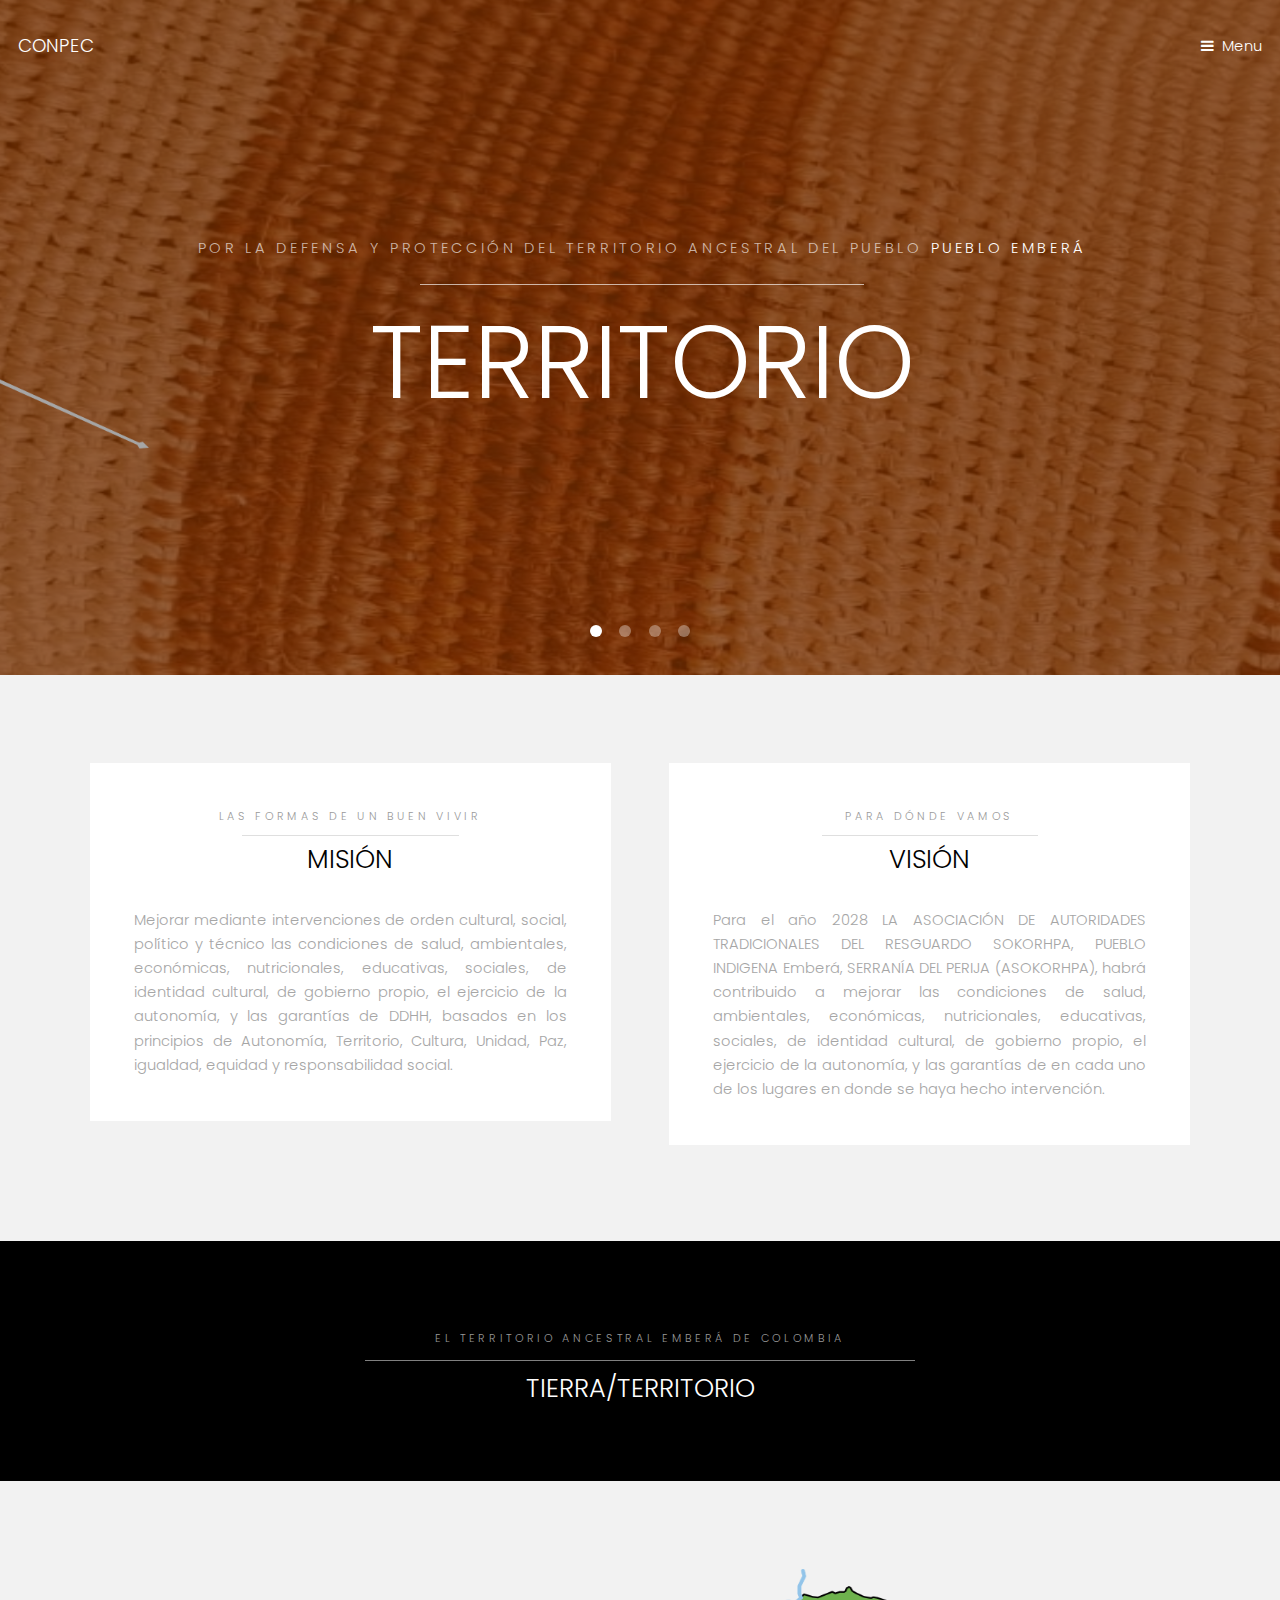
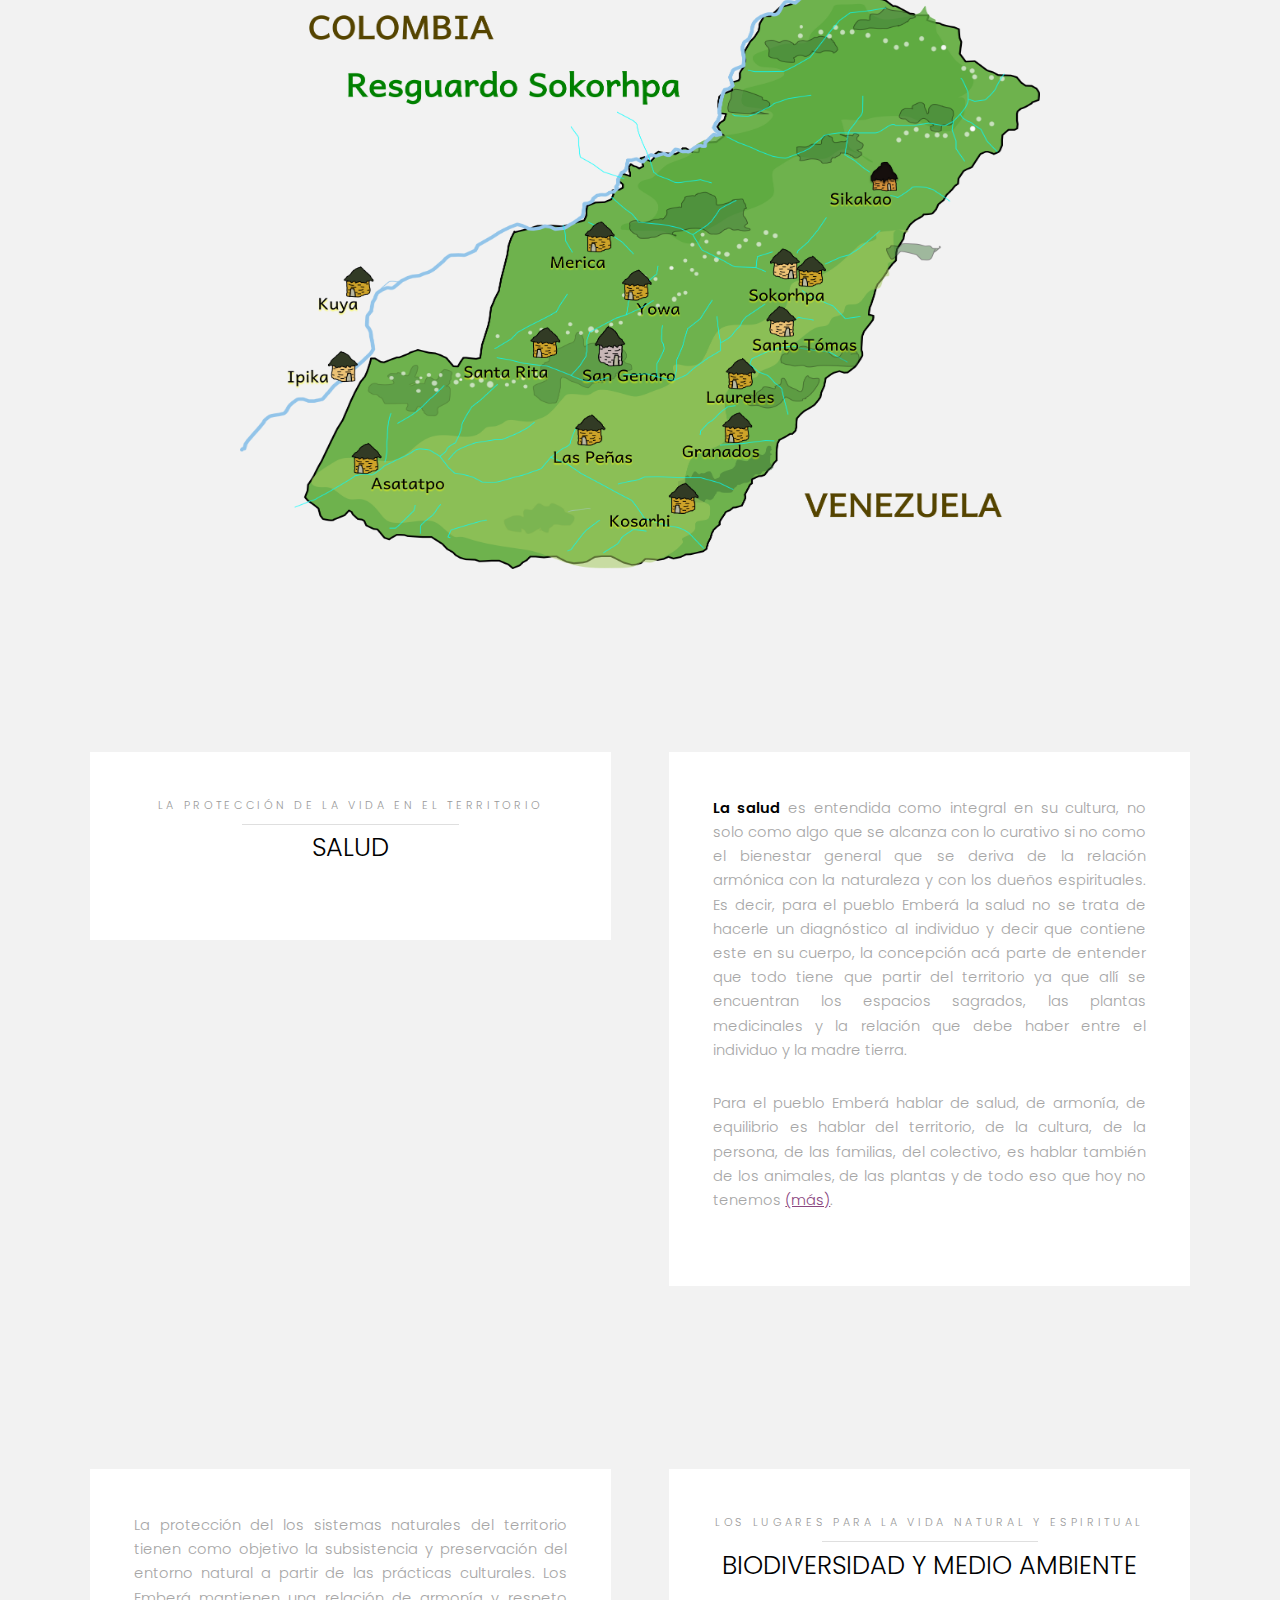
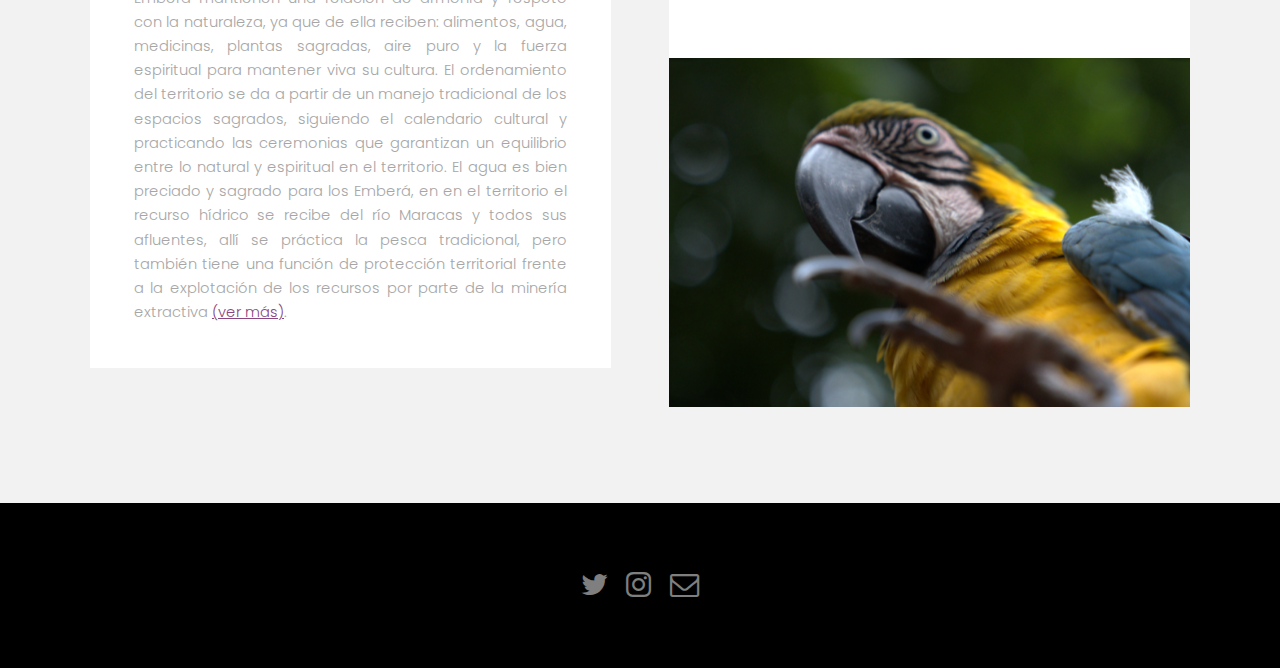
==== commit 92edc839: "update" ====
--- a/index.html
+++ b/index.html
@@ -7,7 +7,7 @@
 <html>
 
 <head>
-	<title>Asokorhpa</title>
+	<title>CONPEC</title>
 	<meta charset="utf-8" />
 	<meta name="viewport" content="width=device-width, initial-scale=1" />
 	<link rel="stylesheet" href="assets/css/main.css" />
@@ -17,7 +17,7 @@
 
 	<!-- Header -->
 	<header id="header" class="alt">
-		<div class="logo"><a href="index.html">Asokorhpa <span></span></a></div>
+		<div class="logo"><a href="index.html">CONPEC <span></span></a></div>
 		<a href="#menu">Menu</a>
 	</header>
 
@@ -39,7 +39,7 @@
 			<div class="inner">
 				<header>
 					<p>Por la defensa y protección del territorio ancestral del pueblo <a
-							href="https://templated.co">YUKPA de SOKORHPA</a></p>
+							href="https://templated.co">PUEBLO EMBERÁ</a></p>
 					<h2>TERRITORIO</h2>
 				</header>
 			</div>
@@ -112,7 +112,7 @@
 							</header>
 							<p style="text-align: justify;"> Para el año 2028
 								LA ASOCIACIÓN DE AUTORIDADES TRADICIONALES DEL RESGUARDO SOKORHPA,
-								PUEBLO INDIGENA YUKPA, SERRANÍA DEL PERIJA (ASOKORHPA),
+								PUEBLO INDIGENA Emberá, SERRANÍA DEL PERIJA (ASOKORHPA),
 								habrá contribuido a mejorar las condiciones de salud,
 								ambientales, económicas, nutricionales, educativas,
 								sociales, de identidad cultural, de gobierno propio,
@@ -131,8 +131,8 @@
 		<div class="inner">
 
 			<header class="align-center">
-				<p>El Territorio ancestral Yukpa de Sokorhpa serranía del Perijá</p>
-				<h2>OWAYA</h2>
+				<p>El Territorio ancestral EMBERÁ de Colombia</p>
+				<h2>TIERRA/TERRITORIO</h2>
 			</header>
 		</div>
 	</section>
@@ -170,13 +170,13 @@
 								solo
 								como algo que se alcanza con lo curativo si no como el bienestar general que se deriva
 								de la relación armónica con la naturaleza y con los dueños espirituales. Es decir, para
-								el pueblo Yukpa la salud no se trata de hacerle un diagnóstico al individuo y decir que
+								el pueblo Emberá la salud no se trata de hacerle un diagnóstico al individuo y decir que
 								contiene este en su cuerpo, la concepción acá parte de entender que todo tiene que
 								partir del territorio ya que allí se encuentran los espacios sagrados, las plantas
 								medicinales y la relación que debe haber entre el individuo y la madre tierra.
 							</p>
 							<p style="text-align: justify;">
-								Para el pueblo Yukpa hablar de salud, de armonía, de equilibrio es hablar del
+								Para el pueblo Emberá hablar de salud, de armonía, de equilibrio es hablar del
 								territorio, de
 								la cultura, de la persona, de las familias, del colectivo, es hablar también de los
 								animales, de las plantas y de todo eso que hoy no tenemos
@@ -201,13 +201,13 @@
 							<p style="text-align: justify;">
 								La protección del los sistemas naturales del territorio tienen como objetivo la
 								subsistencia y preservación del
-								entorno natural a partir de las prácticas culturales. Los Yukpa mantienen una relación
+								entorno natural a partir de las prácticas culturales. Los Emberá mantienen una relación
 								de armonía y respeto con la naturaleza, ya que de ella reciben: alimentos, agua,
 								medicinas, plantas sagradas, aire puro y la fuerza espiritual para mantener viva su
 								cultura. El ordenamiento del territorio se da a partir de un manejo tradicional de los
 								espacios sagrados, siguiendo el calendario cultural y practicando las ceremonias que
 								garantizan un equilibrio entre lo natural y espiritual en el territorio. El agua es bien
-								preciado y sagrado para los Yukpa, en Sokorhpa el recurso hídrico se recibe del río
+								preciado y sagrado para los Emberá, en en el territorio el recurso hídrico se recibe del río
 								Maracas y todos sus afluentes, allí se práctica la pesca tradicional, pero también tiene
 								una función de protección territorial frente a la explotación de los recursos por parte
 								de la minería extractiva <a href="./Ticca.html">(ver más)</a>.
@@ -238,11 +238,11 @@
 	<footer id="footer">
 		<div class="container">
 			<ul class="icons">
-				<li><a href="https://twitter.com/asokorhpa" class="icon fa-twitter"><span
+				<li><a href="https://twitter.com/" class="icon fa-twitter"><span
 							class="label">Twitter</span></a></li>
-				<li><a href="https://www.instagram.com/asokorhpa/" class="icon fa-instagram"><span
+				<li><a href="https://www.instagram.com//" class="icon fa-instagram"><span
 							class="label">Instagram</span></a></li>
-				<li><a href="mailto:asokorhpayukpa@gmail.com" class="icon fa-envelope-o"><span
+				<li><a href="mailto:" class="icon fa-envelope-o"><span
 							class="label">Email</span></a></li>
 			</ul>
 		</div>
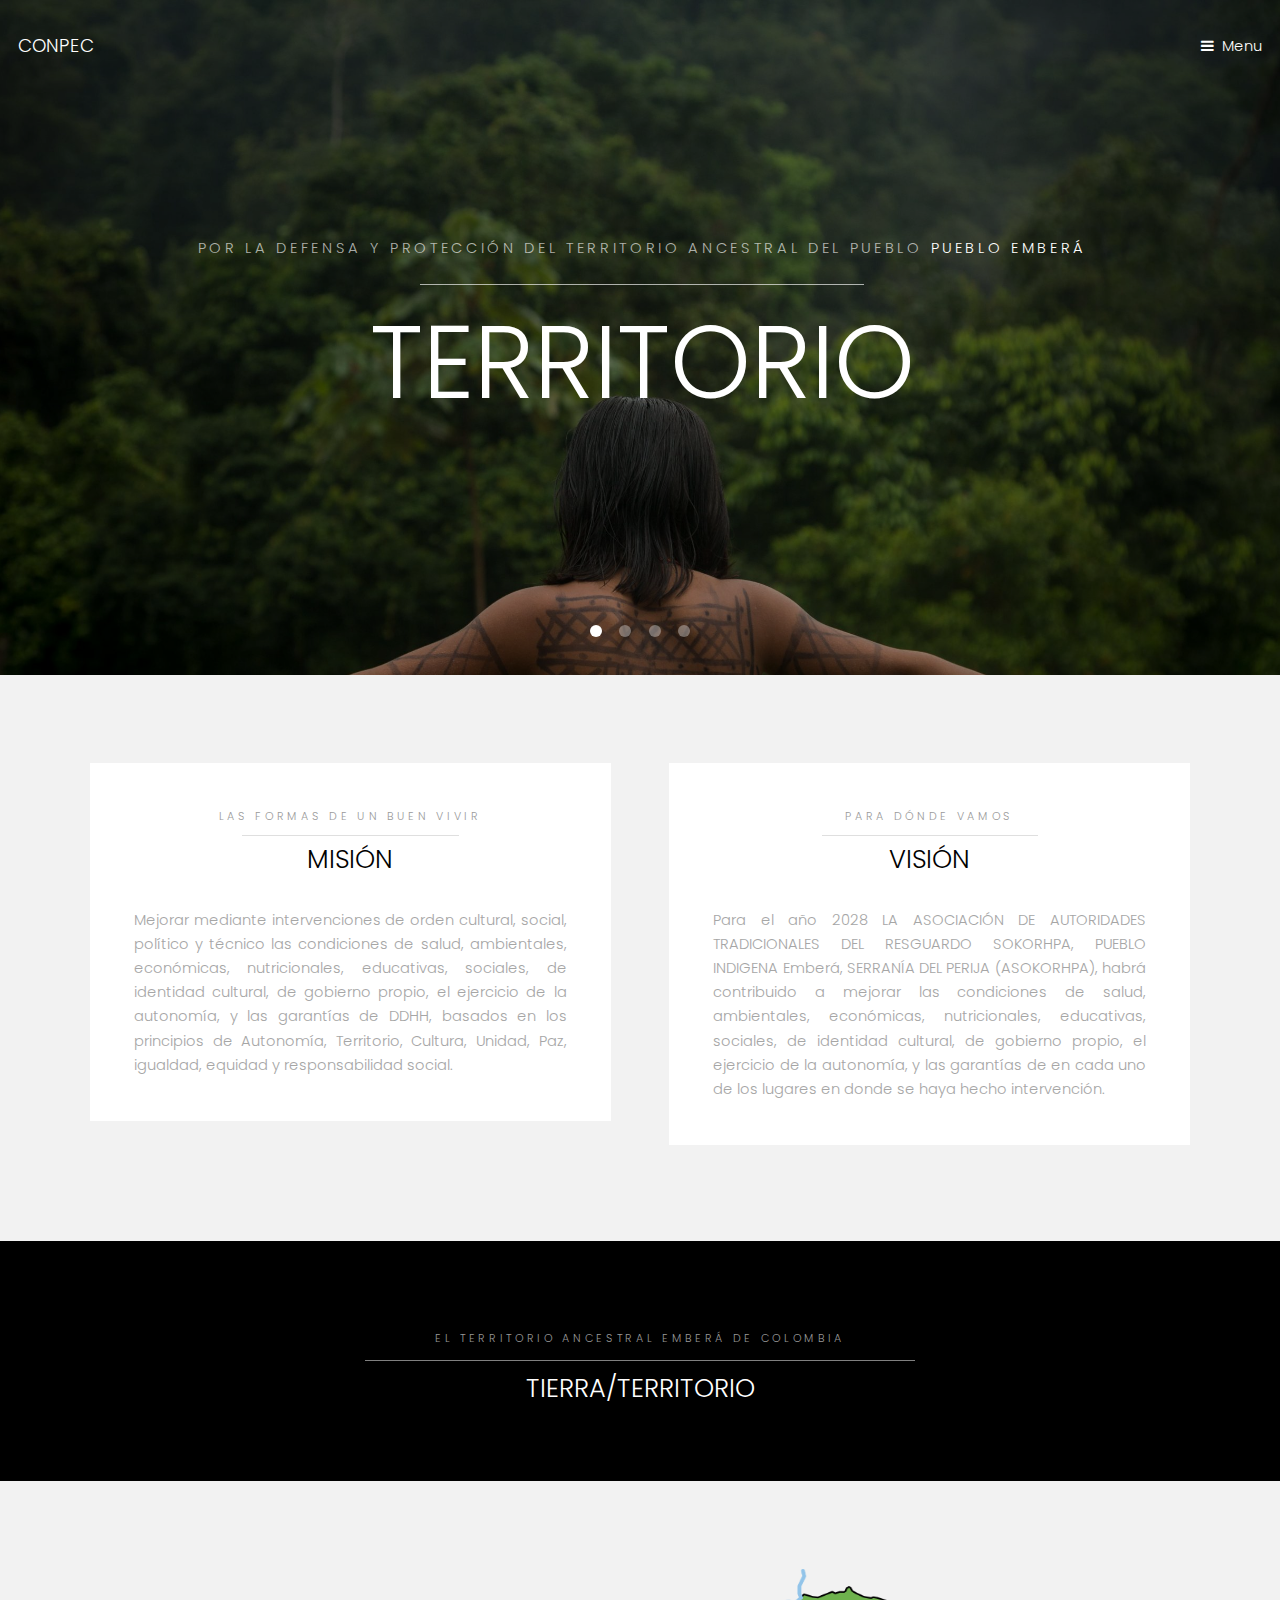
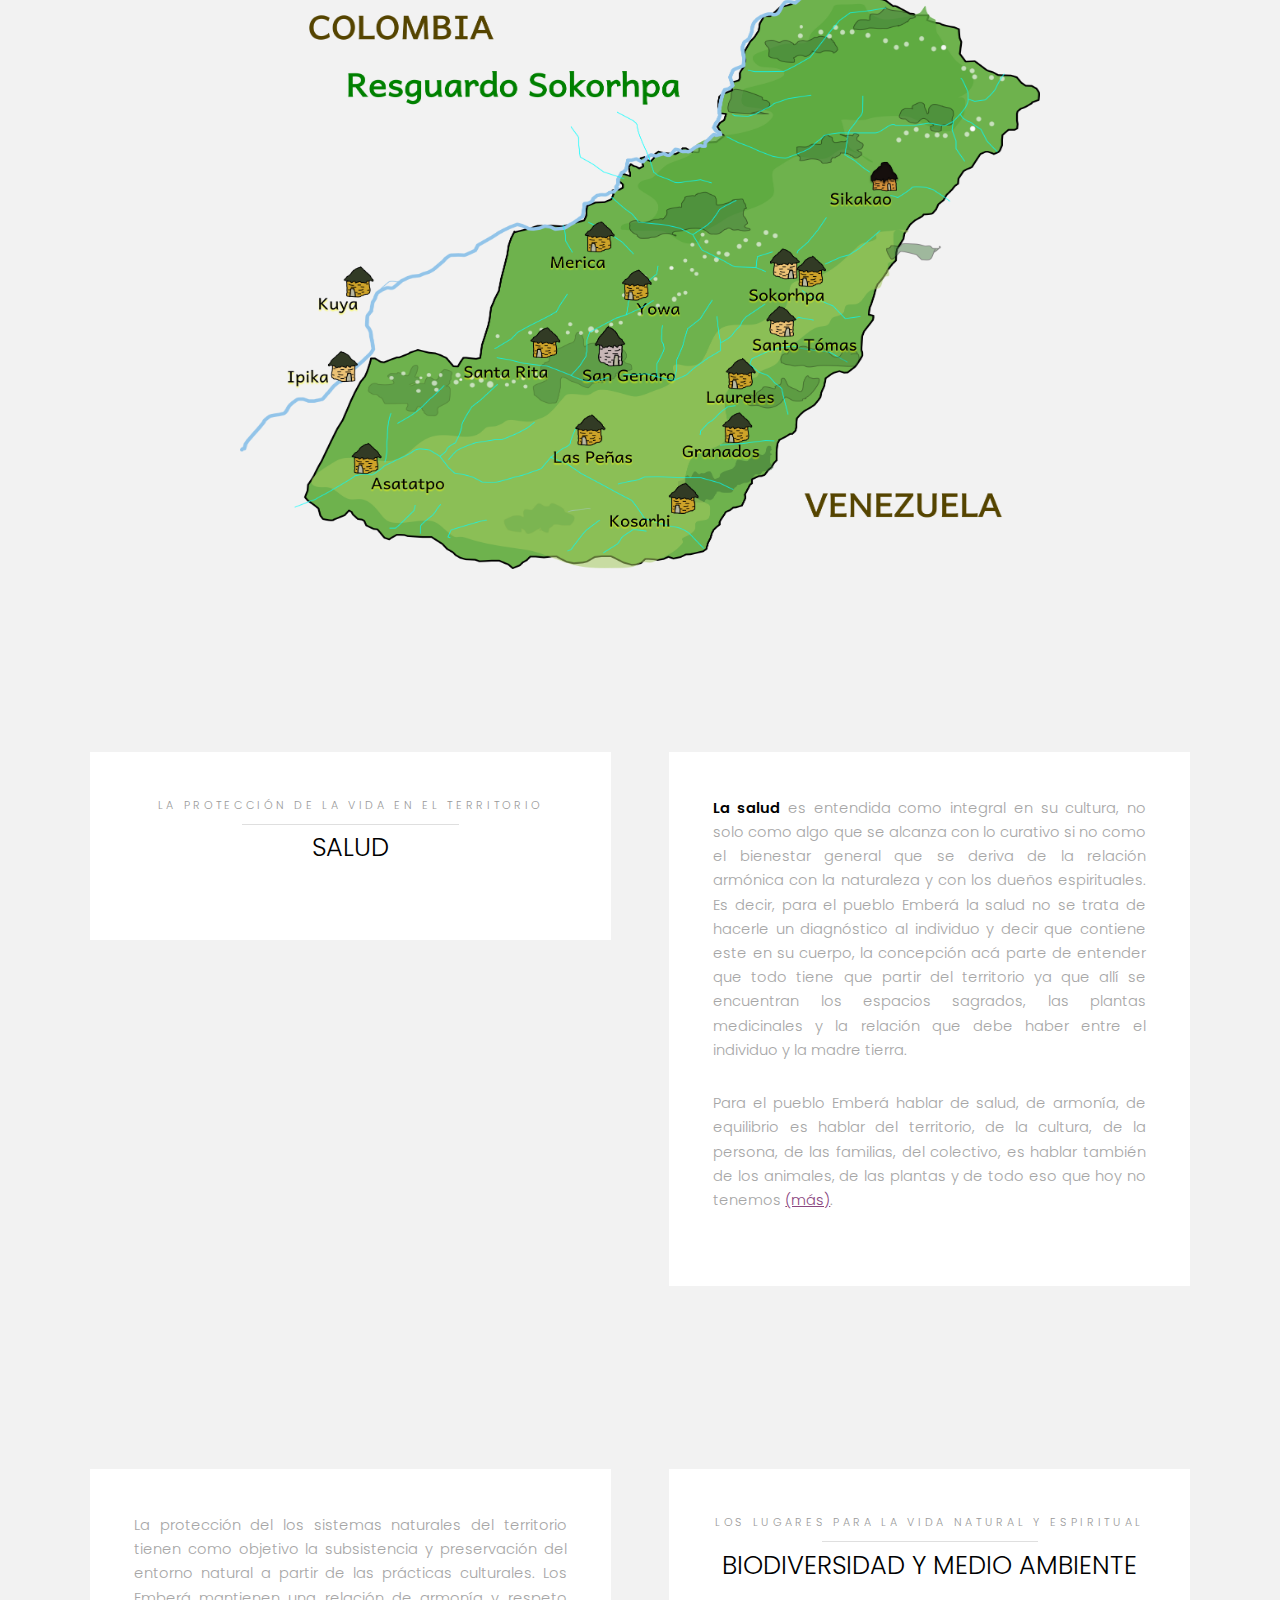
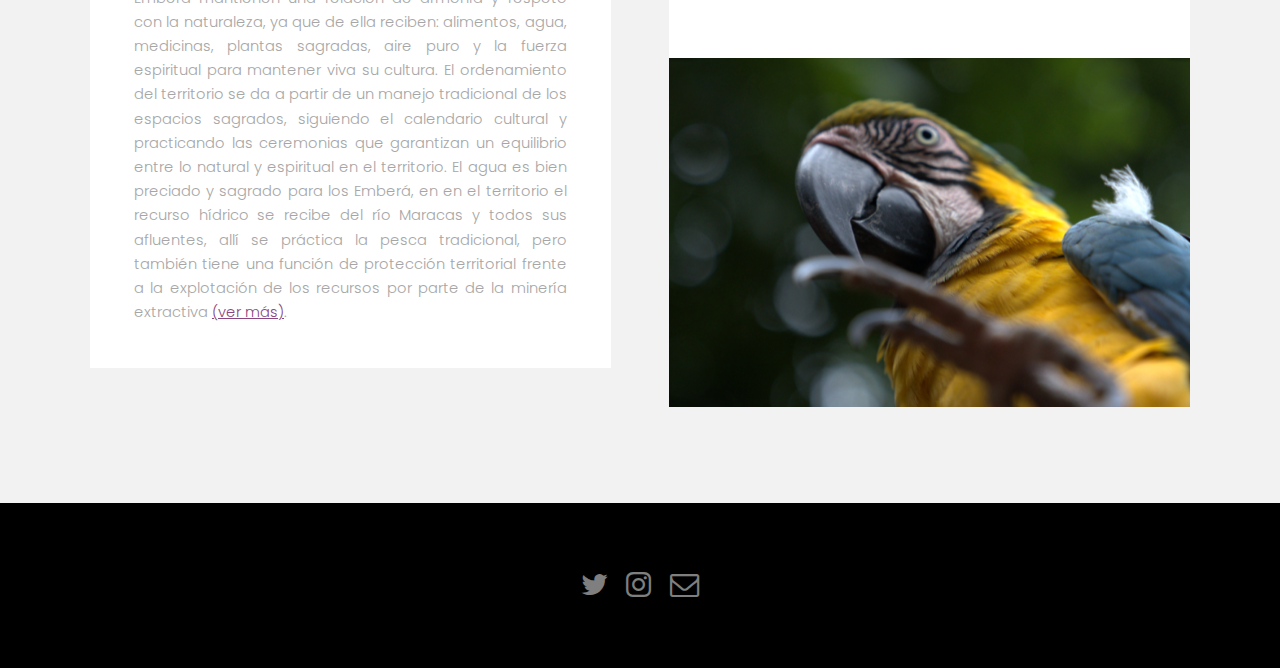
==== commit 53d88cfe: "update" ====
--- a/index.html
+++ b/index.html
@@ -35,17 +35,17 @@
 	<!-- Banner -->
 	<section class="banner full">
 		<article>
-			<img src="images/homeslideA.png" alt="" />
+			<img src="images/emberaA1.jpg" alt="" />
 			<div class="inner">
 				<header>
 					<p>Por la defensa y protección del territorio ancestral del pueblo <a
-							href="https://templated.co">PUEBLO EMBERÁ</a></p>
+							href="#">PUEBLO EMBERÁ</a></p>
 					<h2>TERRITORIO</h2>
 				</header>
 			</div>
 		</article>
 		<article>
-			<img src="images/homeslideD.png" alt="" />
+			<img src="images/emberaA2.jpg" alt="" />
 			<div class="inner">
 				<header>
 					<p>Las maneras de vivir e interactuar con el territorio</p>
@@ -54,7 +54,7 @@
 			</div>
 		</article>
 		<article>
-			<img src="images/homeslideB.png" alt="" />
+			<img src="images/emberaA3.jpg" alt="" />
 			<div class="inner">
 				<header>
 					<p>Las maneras de aprender y enseñar la vida en el territorio</p>
@@ -63,7 +63,7 @@
 			</div>
 		</article>
 		<article>
-			<img src="images/homeslideC.png" alt="" />
+			<img src="images/emberaA4.png" alt="" />
 			<div class="inner">
 				<header>
 					<p>Las formas de acordar, armonizar la vida en el territorio</p>
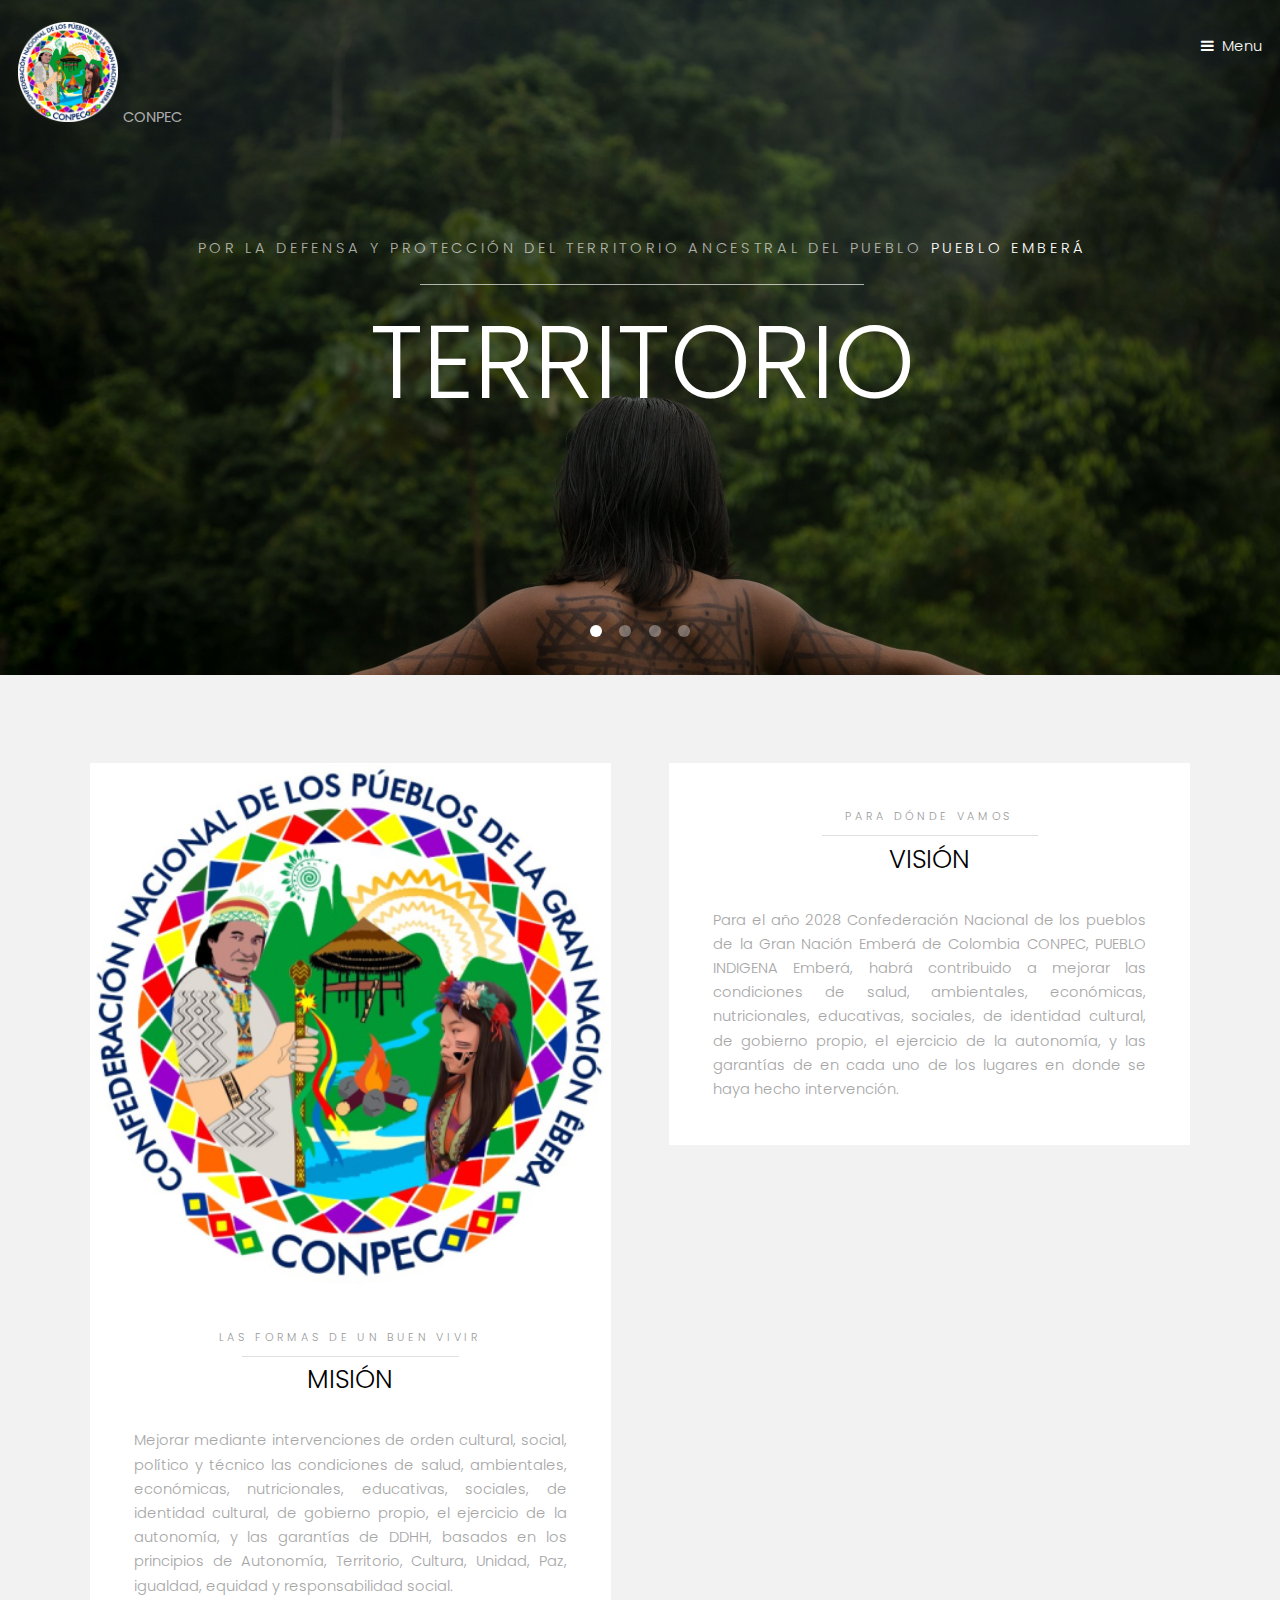
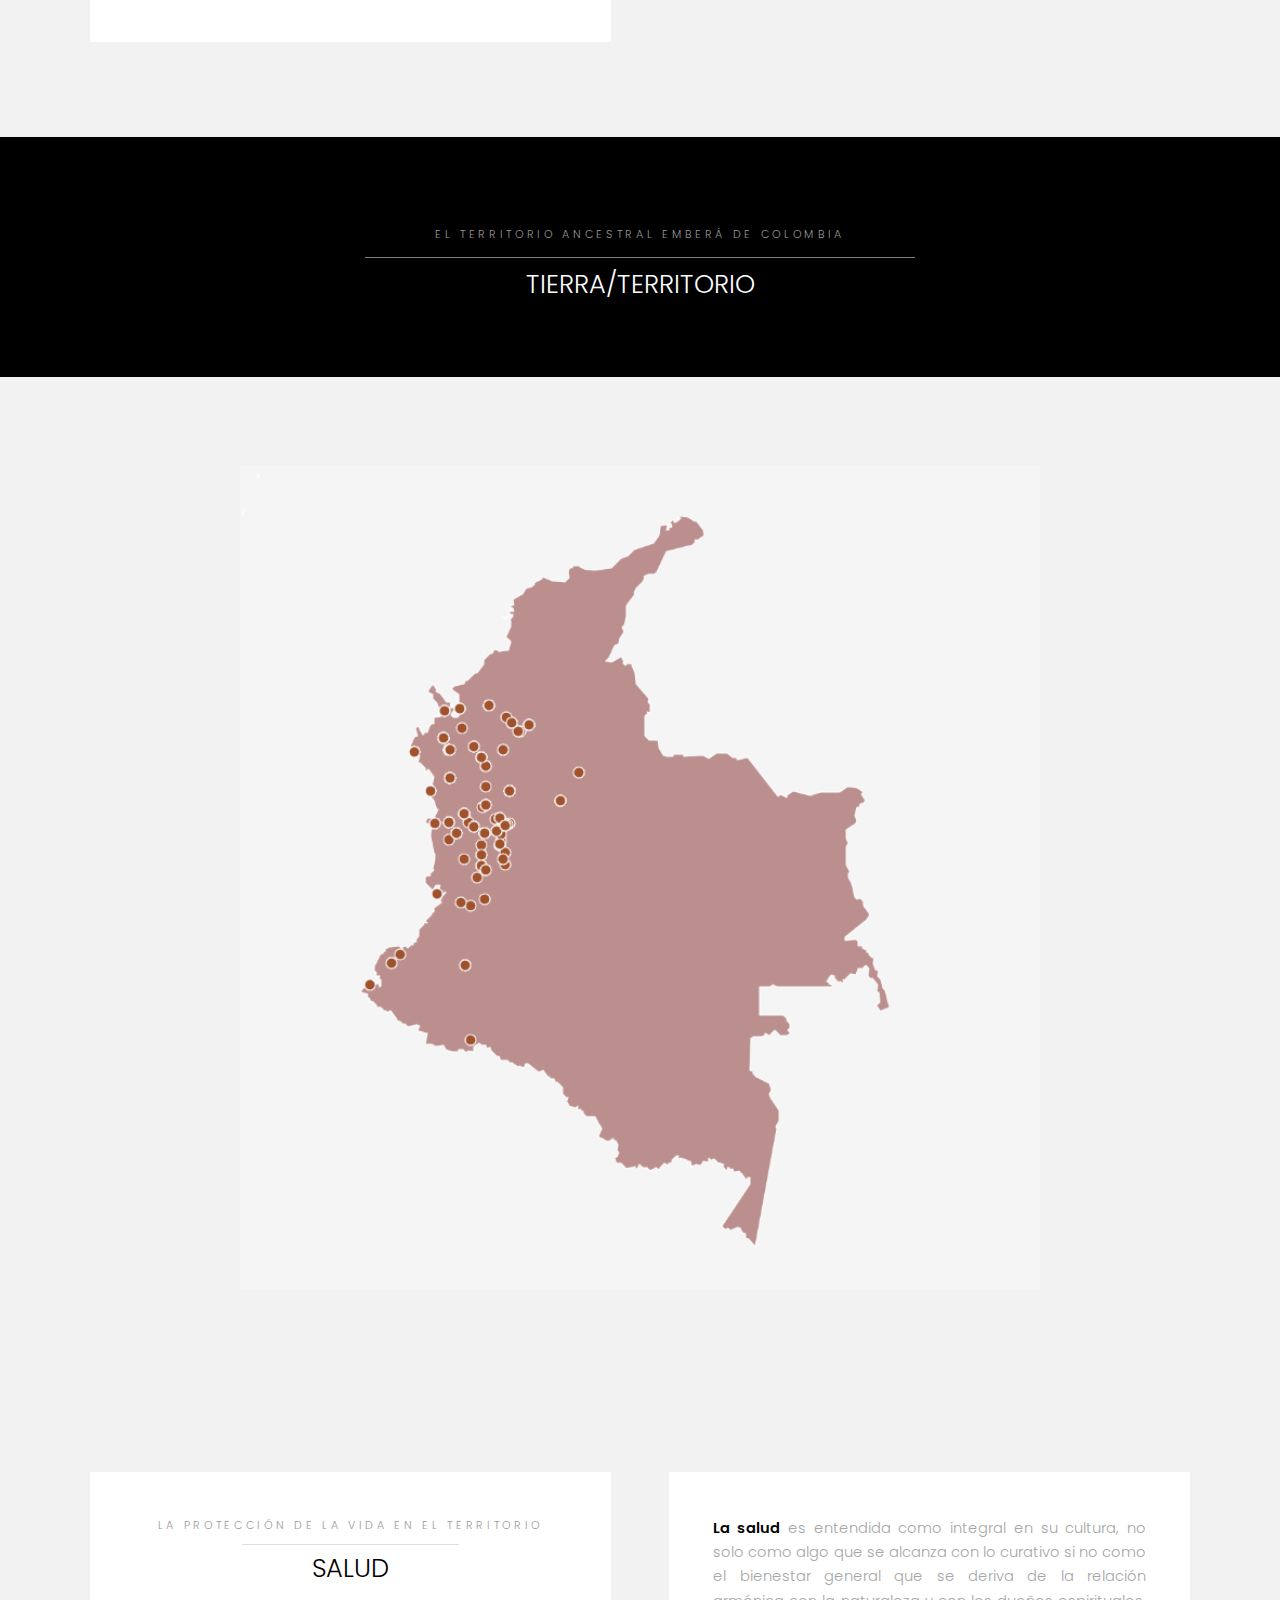
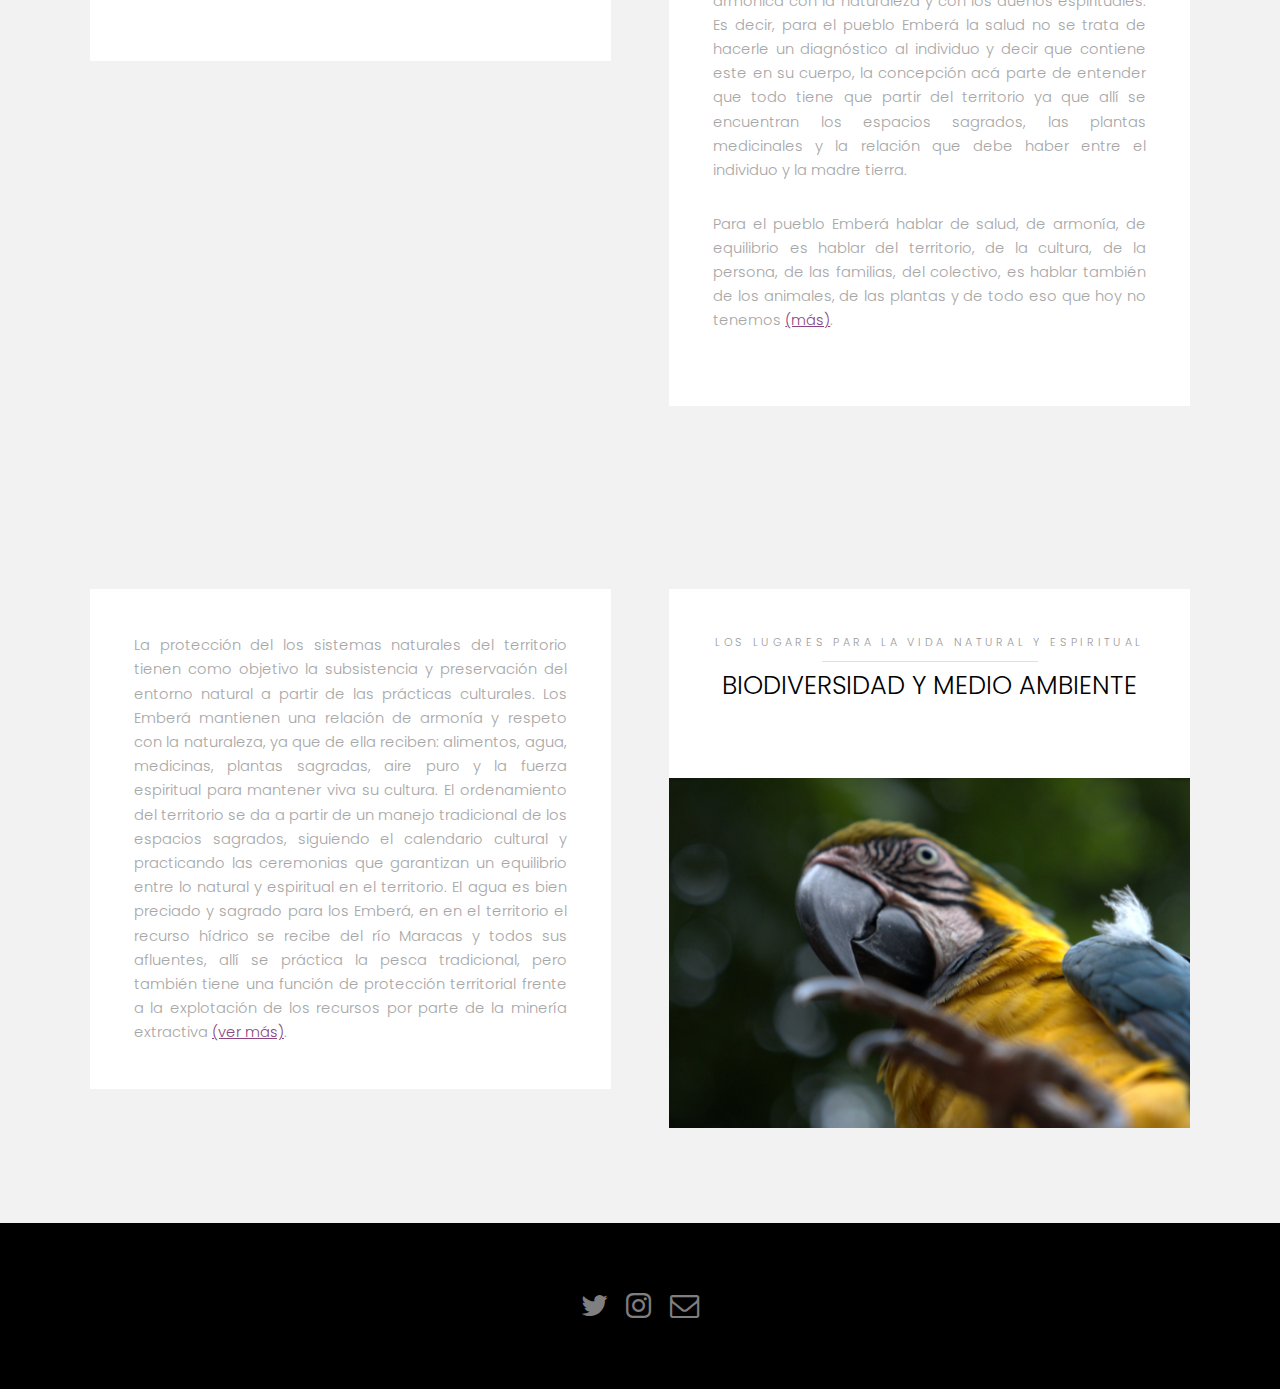
==== commit 994c5800: "update" ====
--- a/index.html
+++ b/index.html
@@ -8,6 +8,7 @@
 
 <head>
 	<title>CONPEC</title>
+	
 	<meta charset="utf-8" />
 	<meta name="viewport" content="width=device-width, initial-scale=1" />
 	<link rel="stylesheet" href="assets/css/main.css" />
@@ -16,11 +17,15 @@
 <body>
 
 	<!-- Header -->
-	<header id="header" class="alt">
-		<div class="logo"><a href="index.html">CONPEC <span></span></a></div>
+	<header id="header" class="alt" style="height: 200PX;">
+		<div class="logo">
+			<a href="index.html"><img src="images/logo.png" alt="" style="width: 100px;" />
+				<span>CONPEC</span>
+			</a>
+		</div>
 		<a href="#menu">Menu</a>
 	</header>
-
+	
 	<!-- Nav -->
 	<nav id="menu">
 		<ul class="links">
@@ -34,6 +39,7 @@
 
 	<!-- Banner -->
 	<section class="banner full">
+
 		<article>
 			<img src="images/emberaA1.jpg" alt="" />
 			<div class="inner">
@@ -63,7 +69,7 @@
 			</div>
 		</article>
 		<article>
-			<img src="images/emberaA4.png" alt="" />
+			<img src="images/emberaA4.jpg" alt="" />
 			<div class="inner">
 				<header>
 					<p>Las formas de acordar, armonizar la vida en el territorio</p>
@@ -81,7 +87,7 @@
 				<div>
 					<div class="box">
 						<div class="image fit">
-							<img src="images/AutoridadPipa.png" alt="" />
+							<img src="images/logo.png" alt="" />
 						</div>
 						<div class="content">
 							<header class="align-center">
@@ -111,8 +117,8 @@
 								<h2>VISIÓN</h2>
 							</header>
 							<p style="text-align: justify;"> Para el año 2028
-								LA ASOCIACIÓN DE AUTORIDADES TRADICIONALES DEL RESGUARDO SOKORHPA,
-								PUEBLO INDIGENA Emberá, SERRANÍA DEL PERIJA (ASOKORHPA),
+								Confederación Nacional de los pueblos de la Gran Nación Emberá de Colombia CONPEC,
+								PUEBLO INDIGENA Emberá,
 								habrá contribuido a mejorar las condiciones de salud,
 								ambientales, económicas, nutricionales, educativas,
 								sociales, de identidad cultural, de gobierno propio,
@@ -140,7 +146,7 @@
 	<!-- Three -->
 	<section id="three" class="wrapper style2">
 		<p style="text-align: center;">
-			<a href="./ubicacion.html"><img src="images/mapasokorhpa.png" alt="" width="800" height="600" /></a>
+			<a href="./ubicacion.html"><img src="images/mapaembera.png" alt="" width="800" /></a>
 		</p>
 	</section>
 
--- a/assets/css/main.css
+++ b/assets/css/main.css
@@ -3099,7 +3099,8 @@
 		.wrapper.style3 {
 			background-color: #000;
 			color: #bfbfbf;
-			background-image: url(../../images/homeslideA.png);
+			background-image: url(../../images/fondo.png);
+			
 			background-size: cover;
 			background-attachment: fixed;
 			background-position: center;
